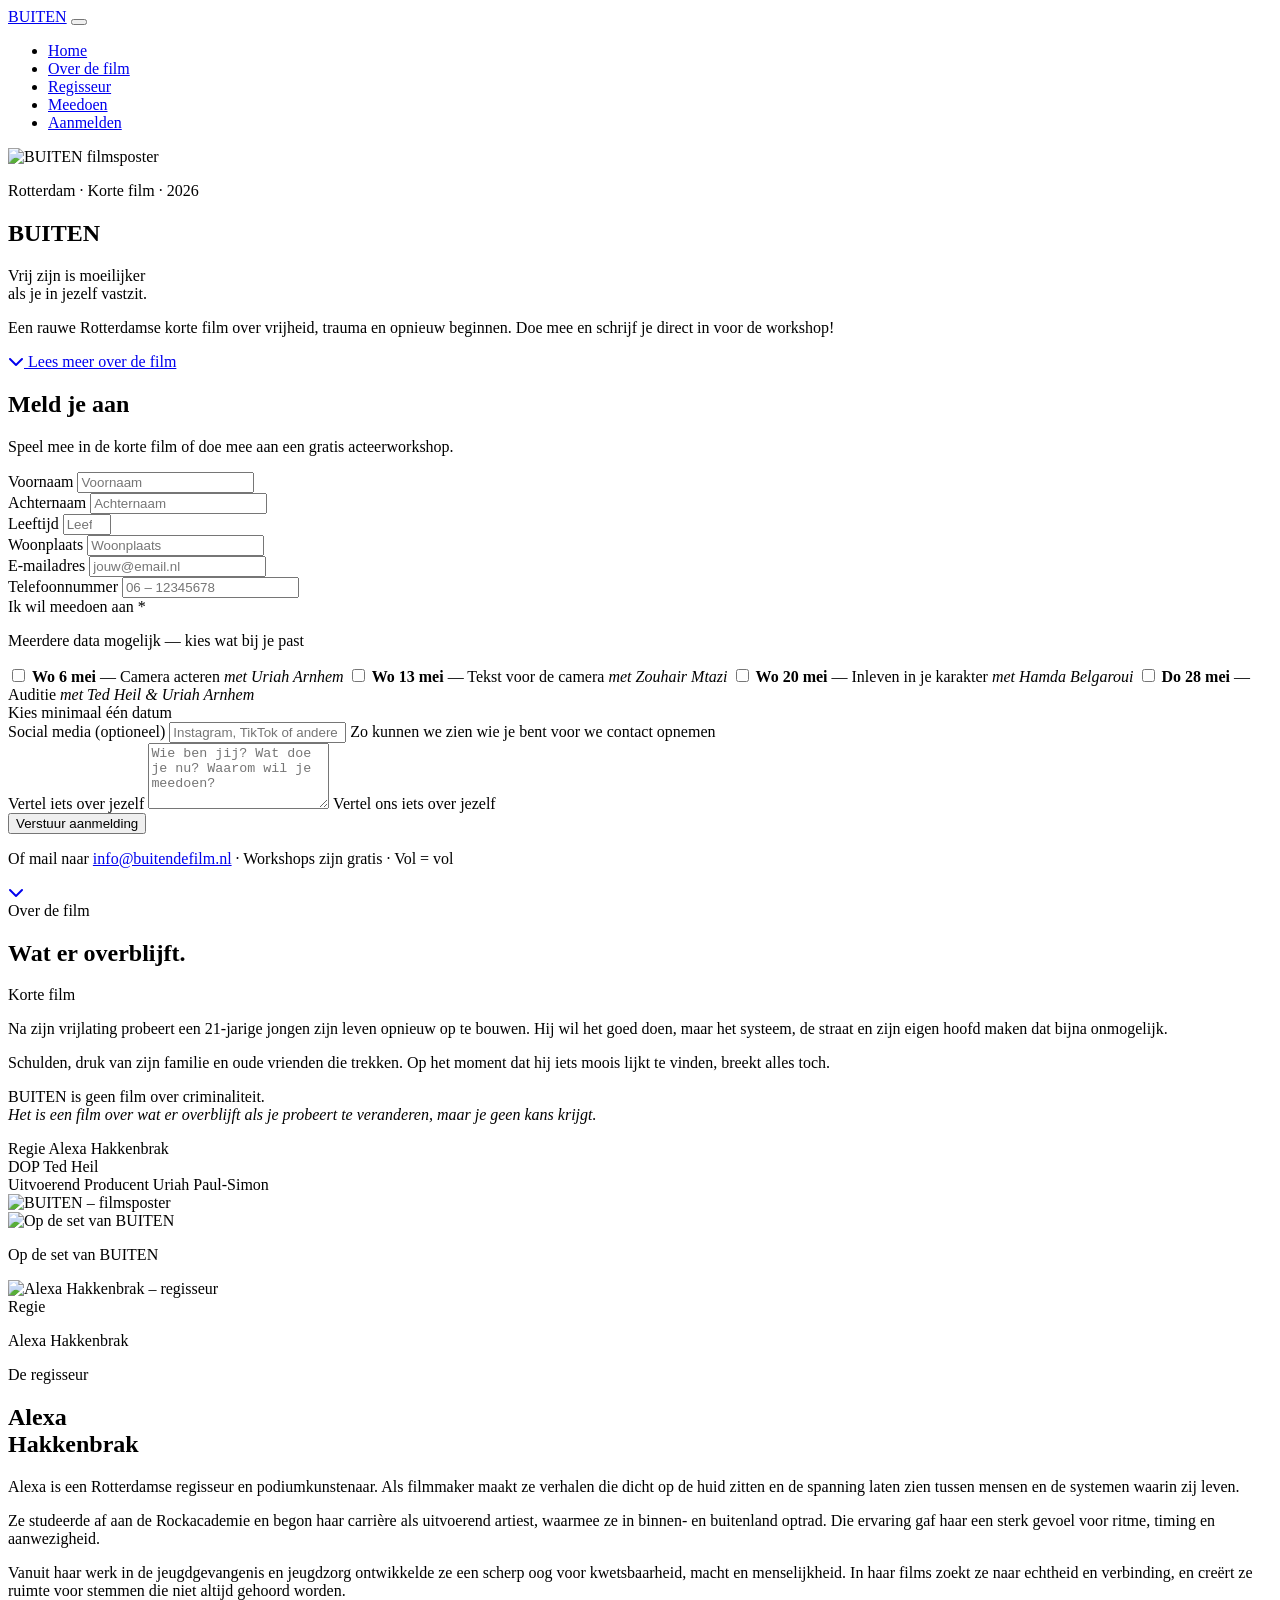
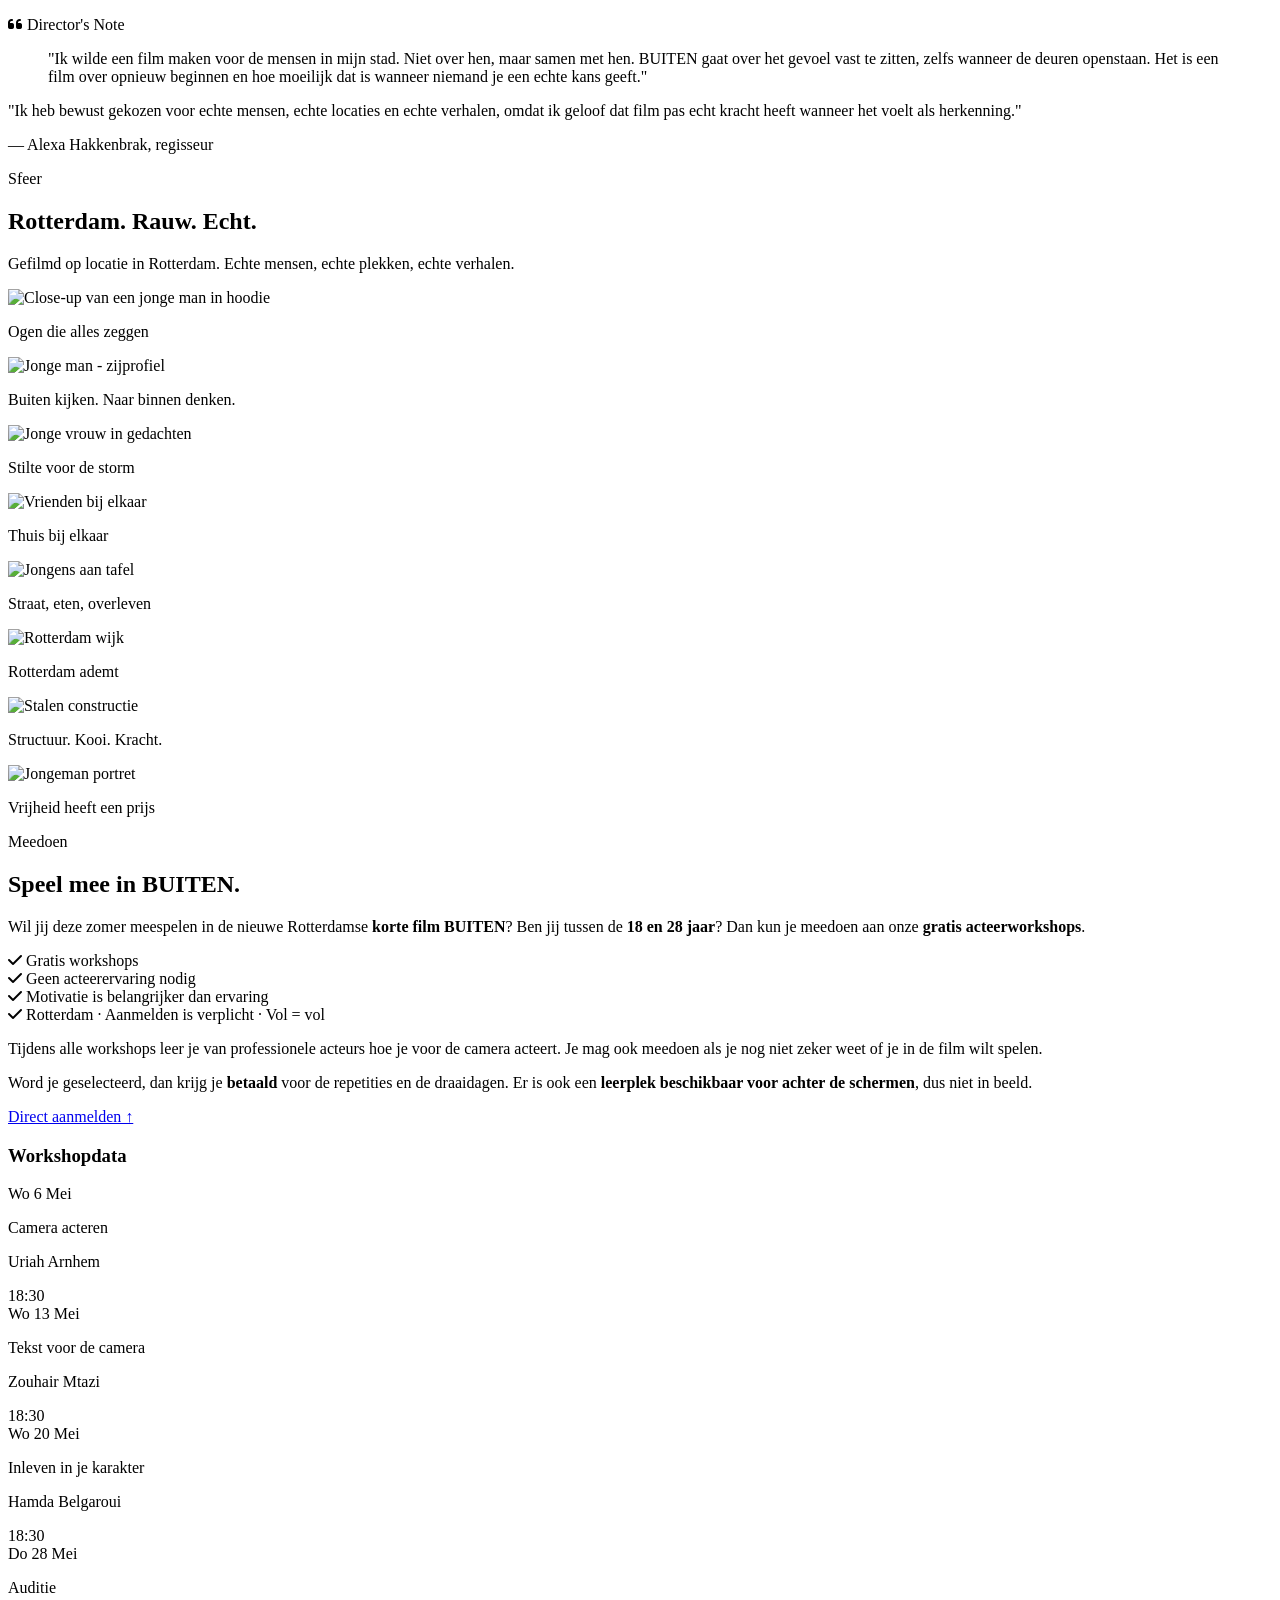
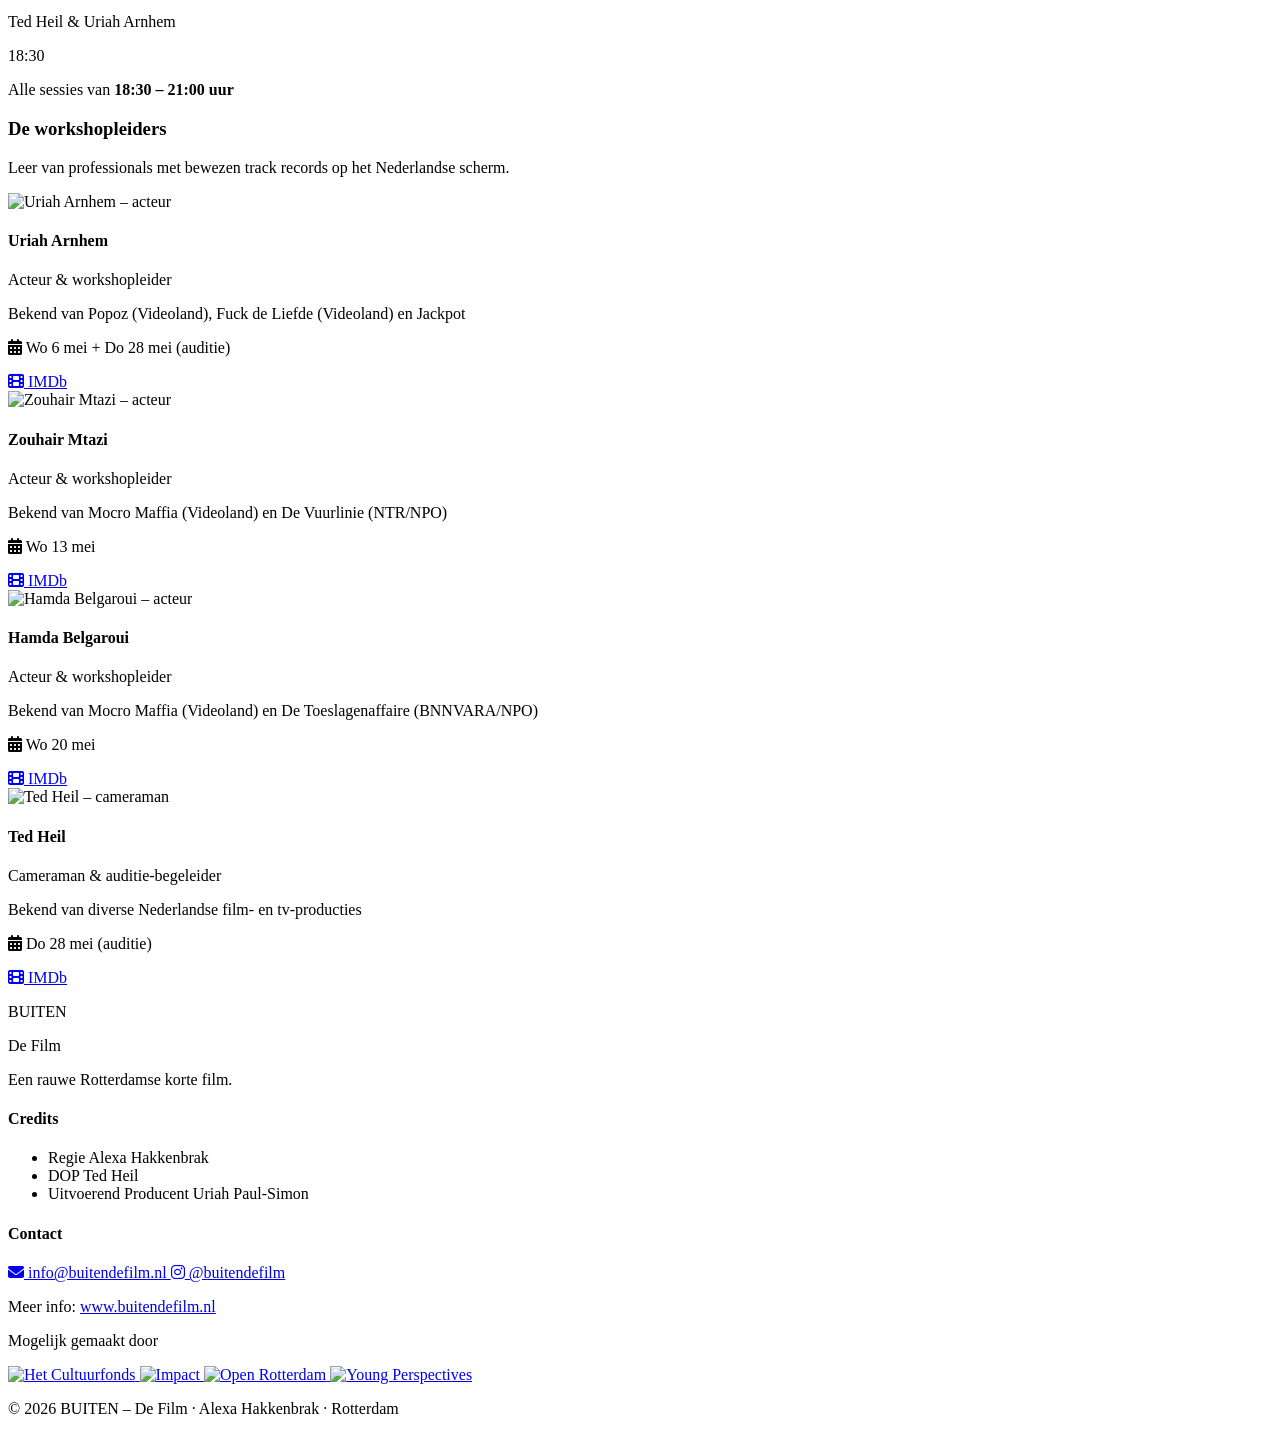
==== index.html @ de3dc2b6 "Add files via upload" ====
<!DOCTYPE html>
<html lang="nl">
<head>
  <meta charset="UTF-8" />
  <meta name="viewport" content="width=device-width, initial-scale=1.0" />
  <meta name="description" content="BUITEN – De nieuwe Rotterdamse korte film van Alexa Hakkenbrak. Een rauwe korte film over vrijheid, trauma en opnieuw beginnen. Meld je aan voor de gratis acteerworkshops." />
  <title>BUITEN – De Film van Alexa Hakkenbrak</title>

  <!-- Fonts -->
  <link rel="preconnect" href="https://fonts.googleapis.com" />
  <link rel="preconnect" href="https://fonts.gstatic.com" crossorigin />
  <link href="https://fonts.googleapis.com/css2?family=Bebas+Neue&display=swap" rel="stylesheet" />

  <!-- Icons -->
  <link rel="stylesheet" href="https://cdn.jsdelivr.net/npm/@fortawesome/fontawesome-free@6.4.0/css/all.min.css" />

  <!-- CSS -->
  <link rel="stylesheet" href="css/style.css" />
</head>
<body>

  <!-- ═══════════════════════════════════════
       NAVIGATIE
  ═══════════════════════════════════════ -->
  <nav class="nav" id="nav">
    <div class="nav__inner">
      <a href="#home" class="nav__logo">BUITEN</a>
      <button class="nav__toggle" id="navToggle" aria-label="Menu openen">
        <span></span><span></span><span></span>
      </button>
      <ul class="nav__menu" id="navMenu">
        <li><a href="#home" class="nav__link">Home</a></li>
        <li><a href="#film" class="nav__link">Over de film</a></li>
        <li><a href="#regisseur" class="nav__link">Regisseur</a></li>
        <li><a href="#workshops" class="nav__link">Meedoen</a></li>
        <li><a href="#home" class="nav__link nav__link--accent">Aanmelden</a></li>
      </ul>
    </div>
  </nav>

  <!-- ═══════════════════════════════════════
       HERO — met inline formulier
  ═══════════════════════════════════════ -->
  <section class="hero" id="home">
    <div class="hero__bg">
      <img src="images/poster.jpg" alt="BUITEN filmsposter" class="hero__poster" />
      <div class="hero__overlay"></div>
    </div>

    <div class="hero__inner fade-in">

      <!-- Links: filminfo -->
      <div class="hero__left">
        <p class="hero__label">Rotterdam · Korte film · 2026</p>
        <h1 class="hero__title">BUITEN</h1>
        <div class="hero__title-line"></div>
        <p class="hero__tagline">
          Vrij zijn is moeilijker<br/>als je in jezelf vastzit.
        </p>
        <p class="hero__desc">
          Een rauwe Rotterdamse korte film over vrijheid, trauma en opnieuw beginnen.
          Doe mee en schrijf je direct in voor de workshop!
        </p>
        <div class="hero__scroll-hint">
          <a href="#film" class="hero__scroll-link">
            <i class="fa-solid fa-chevron-down"></i>
            Lees meer over de film
          </a>
        </div>
      </div>

      <!-- Rechts: inline formulier -->
      <div class="hero__right">
        <div class="hero__form-box">
          <h2 class="hero__form-title">Meld je aan</h2>
          <p class="hero__form-sub">Speel mee in de korte film of doe mee aan een gratis acteerworkshop.</p>

          <form class="form form--hero" id="signupForm" novalidate>

            <div class="form__row">
              <div class="form__group">
                <label for="naam" class="form__label">Voornaam</label>
                <input type="text" id="naam" name="naam" class="form__input" placeholder="Voornaam" required />
              </div>
              <div class="form__group">
                <label for="achternaam" class="form__label">Achternaam</label>
                <input type="text" id="achternaam" name="achternaam" class="form__input" placeholder="Achternaam" required />
              </div>
            </div>

            <div class="form__row">
              <div class="form__group">
                <label for="leeftijd" class="form__label">Leeftijd</label>
                <input type="number" id="leeftijd" name="leeftijd" class="form__input" placeholder="Leeftijd" min="16" max="50" required />
              </div>
              <div class="form__group">
                <label for="woonplaats" class="form__label">Woonplaats</label>
                <input type="text" id="woonplaats" name="woonplaats" class="form__input" placeholder="Woonplaats" required />
              </div>
            </div>

            <div class="form__group">
              <label for="email" class="form__label">E-mailadres</label>
              <input type="email" id="email" name="email" class="form__input" placeholder="jouw@email.nl" required />
            </div>

            <div class="form__group">
              <label for="telefoon" class="form__label">Telefoonnummer</label>
              <input type="tel" id="telefoon" name="telefoon" class="form__input" placeholder="06 – 12345678" required />
            </div>

            <div class="form__group" id="datumCheckGroup">
              <label class="form__label">Ik wil meedoen aan <span style="color:var(--clr-accent)">*</span></label>
              <p class="form__check-hint">Meerdere data mogelijk — kies wat bij je past</p>
              <div class="form__checks">
                <label class="form__check">
                  <input type="checkbox" name="datum_6mei" value="Wo 6 mei – Camera acteren (Uriah Arnhem)" class="form__checkbox" />
                  <span class="form__check-box"></span>
                  <span class="form__check-label">
                    <strong>Wo 6 mei</strong> — Camera acteren
                    <em>met Uriah Arnhem</em>
                  </span>
                </label>
                <label class="form__check">
                  <input type="checkbox" name="datum_13mei" value="Wo 13 mei – Tekst voor de camera (Zouhair Mtazi)" class="form__checkbox" />
                  <span class="form__check-box"></span>
                  <span class="form__check-label">
                    <strong>Wo 13 mei</strong> — Tekst voor de camera
                    <em>met Zouhair Mtazi</em>
                  </span>
                </label>
                <label class="form__check">
                  <input type="checkbox" name="datum_20mei" value="Wo 20 mei – Inleven in je karakter (Hamda Belgaroui)" class="form__checkbox" />
                  <span class="form__check-box"></span>
                  <span class="form__check-label">
                    <strong>Wo 20 mei</strong> — Inleven in je karakter
                    <em>met Hamda Belgaroui</em>
                  </span>
                </label>
                <label class="form__check">
                  <input type="checkbox" name="datum_28mei" value="Do 28 mei – Auditie (Ted Heil &amp; Uriah Arnhem)" class="form__checkbox" />
                  <span class="form__check-box"></span>
                  <span class="form__check-label">
                    <strong>Do 28 mei</strong> — Auditie
                    <em>met Ted Heil &amp; Uriah Arnhem</em>
                  </span>
                </label>
              </div>
              <span class="form__error-msg" id="datumError">Kies minimaal één datum</span>
            </div>

            <div class="form__group">
              <label for="socialmedia" class="form__label">Social media <span class="form__label-opt">(optioneel)</span></label>
              <input type="text" id="socialmedia" name="socialmedia" class="form__input" placeholder="Instagram, TikTok of andere link — @gebruikersnaam of URL" />
              <span class="form__label-hint">Zo kunnen we zien wie je bent voor we contact opnemen</span>
            </div>

            <div class="form__group">
              <label for="bio" class="form__label">Vertel iets over jezelf</label>
              <textarea id="bio" name="bio" class="form__textarea" rows="4" placeholder="Wie ben jij? Wat doe je nu? Waarom wil je meedoen?" required></textarea>
              <span class="form__error-msg">Vertel ons iets over jezelf</span>
            </div>

            <button type="submit" class="btn btn--primary btn--full" id="submitBtn">
              <span class="btn__text">Verstuur aanmelding</span>
              <span class="btn__loading" style="display:none"><i class="fa-solid fa-spinner fa-spin"></i> Bezig…</span>
            </button>

            <p class="form__footnote">
              Of mail naar <a href="mailto:info@buitendefilm.nl">info@buitendefilm.nl</a>
              · Workshops zijn gratis · Vol = vol
            </p>

          </form>

          <!-- Succes bericht -->
          <div class="form__success" id="formSuccess" style="display:none">
            <i class="fa-solid fa-circle-check form__success-icon"></i>
            <h3 class="form__success-title">Aanmelding ontvangen!</h3>
            <p class="form__success-text">
              Tof dat je je hebt aangemeld voor BUITEN.<br/>
              We nemen snel contact met je op.
            </p>
          </div>

        </div>
      </div>

    </div>

    <a href="#film" class="hero__scroll-arrow" aria-label="Scroll naar beneden">
      <i class="fa-solid fa-chevron-down"></i>
    </a>
  </section>

  <!-- ═══════════════════════════════════════
       OVER DE FILM
  ═══════════════════════════════════════ -->
  <section class="film" id="film">
    <div class="container">
      <div class="film__grid">

        <div class="film__text reveal">
          <span class="section-label">Over de film</span>
          <h2 class="section-title">Wat er overblijft.</h2>
          <span class="film__format-tag">Korte film</span>
          <p class="film__synopsis">
            Na zijn vrijlating probeert een 21-jarige jongen zijn leven opnieuw op te bouwen.
            Hij wil het goed doen, maar het systeem, de straat en zijn eigen hoofd maken dat bijna onmogelijk.
          </p>
          <p class="film__body">
            Schulden, druk van zijn familie en oude vrienden die trekken. Op het moment dat hij iets moois lijkt te vinden, breekt alles toch.
          </p>
          <p class="film__statement">
            BUITEN is geen film over criminaliteit.<br/>
            <em>Het is een film over wat er overblijft als je probeert te veranderen, maar je geen kans krijgt.</em>
          </p>

          <div class="film__credits">
            <div class="film__credit-item">
              <span class="film__credit-label">Regie</span>
              <span class="film__credit-value">Alexa Hakkenbrak</span>
            </div>
            <div class="film__credit-item">
              <span class="film__credit-label">DOP</span>
              <span class="film__credit-value">Ted Heil</span>
            </div>
            <div class="film__credit-item">
              <span class="film__credit-label">Uitvoerend Producent</span>
              <span class="film__credit-value">Uriah Paul-Simon</span>
            </div>
          </div>
        </div>

        <div class="film__visual reveal reveal--delay">
          <div class="film__poster-wrap">
            <img src="images/poster.jpg" alt="BUITEN – filmsposter" class="film__poster-img" />
            <div class="film__poster-glow"></div>
          </div>
          <!-- Set foto -->
          <div class="film__set-wrap">
            <img src="images/set-foto.jpg" alt="Op de set van BUITEN" class="film__set-img" />
            <p class="film__set-caption">Op de set van BUITEN</p>
          </div>
        </div>

      </div>
    </div>
  </section>

  <!-- ═══════════════════════════════════════
       ALEXA HAKKENBRAK – Regisseur
  ═══════════════════════════════════════ -->
  <section class="alexa" id="regisseur">
    <div class="container">
      <div class="alexa__grid">

        <div class="alexa__photo-col reveal">
          <div class="alexa__photo-wrap">
            <img src="images/alexa-hakkenbrak.jpg" alt="Alexa Hakkenbrak – regisseur" class="alexa__photo" />
            <div class="alexa__photo-overlay"></div>
          </div>
          <div class="alexa__photo-credit">
            <span class="section-label" style="margin:0;">Regie</span>
            <p class="alexa__photo-name">Alexa Hakkenbrak</p>
          </div>
        </div>

        <div class="alexa__text reveal reveal--delay">
          <span class="section-label">De regisseur</span>
          <h2 class="section-title">Alexa<br/>Hakkenbrak</h2>

          <p class="alexa__bio">
            Alexa is een Rotterdamse regisseur en podiumkunstenaar. Als filmmaker maakt ze verhalen die dicht op de huid zitten en de spanning laten zien tussen mensen en de systemen waarin zij leven.
          </p>
          <p class="alexa__bio">
            Ze studeerde af aan de Rockacademie en begon haar carrière als uitvoerend artiest, waarmee ze in binnen- en buitenland optrad. Die ervaring gaf haar een sterk gevoel voor ritme, timing en aanwezigheid.
          </p>
          <p class="alexa__bio">
            Vanuit haar werk in de jeugdgevangenis en jeugdzorg ontwikkelde ze een scherp oog voor kwetsbaarheid, macht en menselijkheid. In haar films zoekt ze naar echtheid en verbinding, en creërt ze ruimte voor stemmen die niet altijd gehoord worden.
          </p>

          <div class="alexa__note">
            <div class="alexa__note-header">
              <i class="fa-solid fa-quote-left"></i>
              <span>Director's Note</span>
            </div>
            <blockquote class="alexa__quote">
              "Ik wilde een film maken voor de mensen in mijn stad. Niet over hen, maar samen met hen. BUITEN gaat over het gevoel vast te zitten, zelfs wanneer de deuren openstaan. Het is een film over opnieuw beginnen en hoe moeilijk dat is wanneer niemand je een echte kans geeft."
            </blockquote>
            <p class="alexa__quote-cont">
              "Ik heb bewust gekozen voor echte mensen, echte locaties en echte verhalen, omdat ik geloof dat film pas echt kracht heeft wanneer het voelt als herkenning."
            </p>
            <p class="alexa__quote-attr">— Alexa Hakkenbrak, regisseur</p>
          </div>
        </div>

      </div>
    </div>
  </section>

  <!-- ═══════════════════════════════════════
       VISUELE SFEER / STILLS (echte foto's)
  ═══════════════════════════════════════ -->
  <section class="stills" id="stills">
    <div class="container">
      <div class="stills__header reveal">
        <span class="section-label">Sfeer</span>
        <h2 class="section-title">Rotterdam. Rauw. Echt.</h2>
        <p class="stills__subtext">Gefilmd op locatie in Rotterdam. Echte mensen, echte plekken, echte verhalen.</p>
      </div>

      <div class="stills__grid">

        <div class="polaroid polaroid--1 reveal">
          <div class="polaroid__frame">
            <img src="images/still4.jpg" alt="Close-up van een jonge man in hoodie" class="polaroid__photo" />
            <p class="polaroid__caption">Ogen die alles zeggen</p>
          </div>
        </div>

        <div class="polaroid polaroid--2 reveal reveal--delay">
          <div class="polaroid__frame">
            <img src="images/still5.jpg" alt="Jonge man - zijprofiel" class="polaroid__photo" />
            <p class="polaroid__caption">Buiten kijken. Naar binnen denken.</p>
          </div>
        </div>

        <div class="polaroid polaroid--3 reveal reveal--delay2">
          <div class="polaroid__frame">
            <img src="images/still3.jpg" alt="Jonge vrouw in gedachten" class="polaroid__photo" />
            <p class="polaroid__caption">Stilte voor de storm</p>
          </div>
        </div>

        <div class="polaroid polaroid--4 reveal reveal--delay">
          <div class="polaroid__frame">
            <img src="images/still1.jpg" alt="Vrienden bij elkaar" class="polaroid__photo" />
            <p class="polaroid__caption">Thuis bij elkaar</p>
          </div>
        </div>

        <div class="polaroid polaroid--5 reveal reveal--delay2">
          <div class="polaroid__frame">
            <img src="images/still2.jpg" alt="Jongens aan tafel" class="polaroid__photo" />
            <p class="polaroid__caption">Straat, eten, overleven</p>
          </div>
        </div>

        <div class="polaroid polaroid--6 reveal">
          <div class="polaroid__frame">
            <img src="images/still7.jpg" alt="Rotterdam wijk" class="polaroid__photo" />
            <p class="polaroid__caption">Rotterdam ademt</p>
          </div>
        </div>

        <div class="polaroid polaroid--7 reveal reveal--delay">
          <div class="polaroid__frame">
            <img src="images/still6.jpg" alt="Stalen constructie" class="polaroid__photo" />
            <p class="polaroid__caption">Structuur. Kooi. Kracht.</p>
          </div>
        </div>

        <div class="polaroid polaroid--8 reveal reveal--delay2">
          <div class="polaroid__frame">
            <img src="images/still9.jpg" alt="Jongeman portret" class="polaroid__photo" />
            <p class="polaroid__caption">Vrijheid heeft een prijs</p>
          </div>
        </div>

      </div>
    </div>
  </section>

  <!-- ═══════════════════════════════════════
       WORKSHOPS / CASTING
  ═══════════════════════════════════════ -->
  <section class="workshops" id="workshops">
    <div class="workshops__bg-accent"></div>
    <div class="container">

      <div class="workshops__header reveal">
        <span class="section-label">Meedoen</span>
        <h2 class="section-title">Speel mee in BUITEN.</h2>
        <p class="workshops__intro">
          Wil jij deze zomer meespelen in de nieuwe Rotterdamse <strong>korte film</strong> <strong>BUITEN</strong>?
          Ben jij tussen de <strong>18 en 28 jaar</strong>? Dan kun je meedoen aan onze <strong>gratis acteerworkshops</strong>.
        </p>
      </div>

      <div class="workshops__content">

        <div class="workshops__info reveal">
          <div class="workshops__bullets">
            <div class="workshops__bullet">
              <i class="fa-solid fa-check"></i>
              <span>Gratis workshops</span>
            </div>
            <div class="workshops__bullet">
              <i class="fa-solid fa-check"></i>
              <span>Geen acteerervaring nodig</span>
            </div>
            <div class="workshops__bullet">
              <i class="fa-solid fa-check"></i>
              <span>Motivatie is belangrijker dan ervaring</span>
            </div>
            <div class="workshops__bullet">
              <i class="fa-solid fa-check"></i>
              <span>Rotterdam · Aanmelden is verplicht · Vol = vol</span>
            </div>
          </div>

          <div class="workshops__note">
            <p>
              Tijdens alle workshops leer je van professionele acteurs hoe je voor de camera acteert.
              Je mag ook meedoen als je nog niet zeker weet of je in de film wilt spelen.
            </p>
            <p style="margin-top:0.8rem;">
              Word je geselecteerd, dan krijg je <strong>betaald</strong> voor de repetities en de draaidagen.
              Er is ook een <strong>leerplek beschikbaar voor achter de schermen</strong>, dus niet in beeld.
            </p>
          </div>

          <a href="#home" class="btn btn--primary workshops__cta">Direct aanmelden ↑</a>
        </div>

        <div class="workshops__schedule reveal reveal--delay">
          <h3 class="workshops__schedule-title">Workshopdata</h3>

          <div class="schedule">
            <div class="schedule__item">
              <div class="schedule__date">
                <span class="schedule__day">Wo</span>
                <span class="schedule__num">6</span>
                <span class="schedule__month">Mei</span>
              </div>
              <div class="schedule__info">
                <p class="schedule__workshop">Camera acteren</p>
                <p class="schedule__teacher">Uriah Arnhem</p>
              </div>
              <span class="schedule__time">18:30</span>
            </div>

            <div class="schedule__item">
              <div class="schedule__date">
                <span class="schedule__day">Wo</span>
                <span class="schedule__num">13</span>
                <span class="schedule__month">Mei</span>
              </div>
              <div class="schedule__info">
                <p class="schedule__workshop">Tekst voor de camera</p>
                <p class="schedule__teacher">Zouhair Mtazi</p>
              </div>
              <span class="schedule__time">18:30</span>
            </div>

            <div class="schedule__item">
              <div class="schedule__date">
                <span class="schedule__day">Wo</span>
                <span class="schedule__num">20</span>
                <span class="schedule__month">Mei</span>
              </div>
              <div class="schedule__info">
                <p class="schedule__workshop">Inleven in je karakter</p>
                <p class="schedule__teacher">Hamda Belgaroui</p>
              </div>
              <span class="schedule__time">18:30</span>
            </div>

            <div class="schedule__item schedule__item--accent">
              <div class="schedule__date">
                <span class="schedule__day">Do</span>
                <span class="schedule__num">28</span>
                <span class="schedule__month">Mei</span>
              </div>
              <div class="schedule__info">
                <p class="schedule__workshop">Auditie</p>
                <p class="schedule__teacher">Ted Heil &amp; Uriah Arnhem</p>
              </div>
              <span class="schedule__time">18:30</span>
            </div>
          </div>

          <p class="schedule__footer">Alle sessies van <strong>18:30 – 21:00 uur</strong></p>
        </div>

      </div>

      <!-- ─── Docenten kaarten ──────────────────── -->
      <div class="docenten reveal">
        <h3 class="docenten__title">De workshopleiders</h3>
        <p class="docenten__sub">Leer van professionals met bewezen track records op het Nederlandse scherm.</p>

        <div class="docenten__grid">

          <div class="docent reveal">
            <div class="docent__photo-wrap">
              <img src="images/uriah-arnhem.jpg" alt="Uriah Arnhem – acteur" class="docent__photo" />
            </div>
            <div class="docent__info">
              <h4 class="docent__name">Uriah Arnhem</h4>
              <p class="docent__role">Acteur &amp; workshopleider</p>
              <p class="docent__known">Bekend van <span>Popoz</span> (Videoland), <span>Fuck de Liefde</span> (Videoland) en <span>Jackpot</span></p>
              <p class="docent__date"><i class="fa-solid fa-calendar-days"></i> Wo 6 mei + Do 28 mei (auditie)</p>
              <div class="docent__socials">
                <a href="https://www.imdb.com/name/nm4005380/" target="_blank" rel="noopener" class="docent__social" aria-label="IMDb Uriah Arnhem"><i class="fa-solid fa-film"></i> IMDb</a>
              </div>
            </div>
          </div>

          <div class="docent reveal reveal--delay">
            <div class="docent__photo-wrap">
              <img src="images/zouhair-mtazi.jpg" alt="Zouhair Mtazi – acteur" class="docent__photo" />
            </div>
            <div class="docent__info">
              <h4 class="docent__name">Zouhair Mtazi</h4>
              <p class="docent__role">Acteur &amp; workshopleider</p>
              <p class="docent__known">Bekend van <span>Mocro Maffia</span> (Videoland) en <span>De Vuurlinie</span> (NTR/NPO)</p>
              <p class="docent__date"><i class="fa-solid fa-calendar-days"></i> Wo 13 mei</p>
              <div class="docent__socials">
                <a href="https://www.imdb.com/name/nm5783226/" target="_blank" rel="noopener" class="docent__social" aria-label="IMDb Zouhair Mtazi"><i class="fa-solid fa-film"></i> IMDb</a>
              </div>
            </div>
          </div>

          <div class="docent reveal reveal--delay2">
            <div class="docent__photo-wrap">
              <img src="images/hamda-belgaroui.jpg" alt="Hamda Belgaroui – acteur" class="docent__photo" />
            </div>
            <div class="docent__info">
              <h4 class="docent__name">Hamda Belgaroui</h4>
              <p class="docent__role">Acteur &amp; workshopleider</p>
              <p class="docent__known">Bekend van <span>Mocro Maffia</span> (Videoland) en <span>De Toeslagenaffaire</span> (BNNVARA/NPO)</p>
              <p class="docent__date"><i class="fa-solid fa-calendar-days"></i> Wo 20 mei</p>
              <div class="docent__socials">
                <a href="https://www.imdb.com/name/nm5294580/" target="_blank" rel="noopener" class="docent__social" aria-label="IMDb Hamda Belgaroui"><i class="fa-solid fa-film"></i> IMDb</a>
              </div>
            </div>
          </div>

          <div class="docent reveal">
            <div class="docent__photo-wrap">
              <img src="images/ted-heil.jpg" alt="Ted Heil – cameraman" class="docent__photo" />
            </div>
            <div class="docent__info">
              <h4 class="docent__name">Ted Heil</h4>
              <p class="docent__role">Cameraman &amp; auditie-begeleider</p>
              <p class="docent__known">Bekend van diverse Nederlandse <span>film- en tv-producties</span></p>
              <p class="docent__date"><i class="fa-solid fa-calendar-days"></i> Do 28 mei (auditie)</p>
              <div class="docent__socials">
                <a href="https://www.imdb.com/name/nm3458732/" target="_blank" rel="noopener" class="docent__social" aria-label="IMDb Ted Heil"><i class="fa-solid fa-film"></i> IMDb</a>
              </div>
            </div>
          </div>

        </div>
      </div>

    </div>
  </section>

  <!-- ═══════════════════════════════════════
       FOOTER
  ═══════════════════════════════════════ -->
  <footer class="footer" id="contact">
    <div class="container">
      <div class="footer__grid">

        <div class="footer__brand">
          <p class="footer__title">BUITEN</p>
          <p class="footer__subtitle">De Film</p>
          <p class="footer__tagline">Een rauwe Rotterdamse korte film.</p>
        </div>

        <div class="footer__credits">
          <h4 class="footer__col-title">Credits</h4>
          <ul class="footer__list">
            <li><span>Regie</span> Alexa Hakkenbrak</li>
            <li><span>DOP</span> Ted Heil</li>
            <li><span>Uitvoerend Producent</span> Uriah Paul-Simon</li>
          </ul>
        </div>

        <div class="footer__contact">
          <h4 class="footer__col-title">Contact</h4>
          <a href="mailto:info@buitendefilm.nl" class="footer__email">
            <i class="fa-solid fa-envelope"></i>
            info@buitendefilm.nl
          </a>
          <a href="https://instagram.com/buitendefilm" class="footer__social" target="_blank" rel="noopener">
            <i class="fa-brands fa-instagram"></i>
            @buitendefilm
          </a>
          <p class="footer__more">Meer info: <a href="https://www.buitendefilm.nl">www.buitendefilm.nl</a></p>
        </div>

      </div>

      <!-- Sponsoren -->
      <div class="footer__sponsors">
        <p class="footer__sponsors-label">Mogelijk gemaakt door</p>
        <div class="footer__sponsors-grid">
          <a href="https://www.cultuurfonds.nl/" target="_blank" rel="noopener" class="footer__sponsor-link">
            <img src="images/logo-cultuurfonds.png" alt="Het Cultuurfonds" class="footer__sponsor-logo" />
          </a>
          <a href="https://www.maakimpact.co/" target="_blank" rel="noopener" class="footer__sponsor-link footer__sponsor-link--impact">
            <img src="images/logo-impact.png" alt="Impact" class="footer__sponsor-logo footer__sponsor-logo--impact" />
          </a>
          <a href="https://openrotterdam.nl/" target="_blank" rel="noopener" class="footer__sponsor-link">
            <img src="images/logo-3.png" alt="Open Rotterdam" class="footer__sponsor-logo" />
          </a>
          <a href="https://youngperspectives.org/" target="_blank" rel="noopener" class="footer__sponsor-link">
            <img src="images/logo-youngperspectives.png" alt="Young Perspectives" class="footer__sponsor-logo" />
          </a>
        </div>
      </div>

      <div class="footer__bottom">
        <p>© 2026 BUITEN – De Film · Alexa Hakkenbrak · Rotterdam</p>
      </div>
    </div>
  </footer>

  <script src="js/main.js"></script>
</body>
</html>
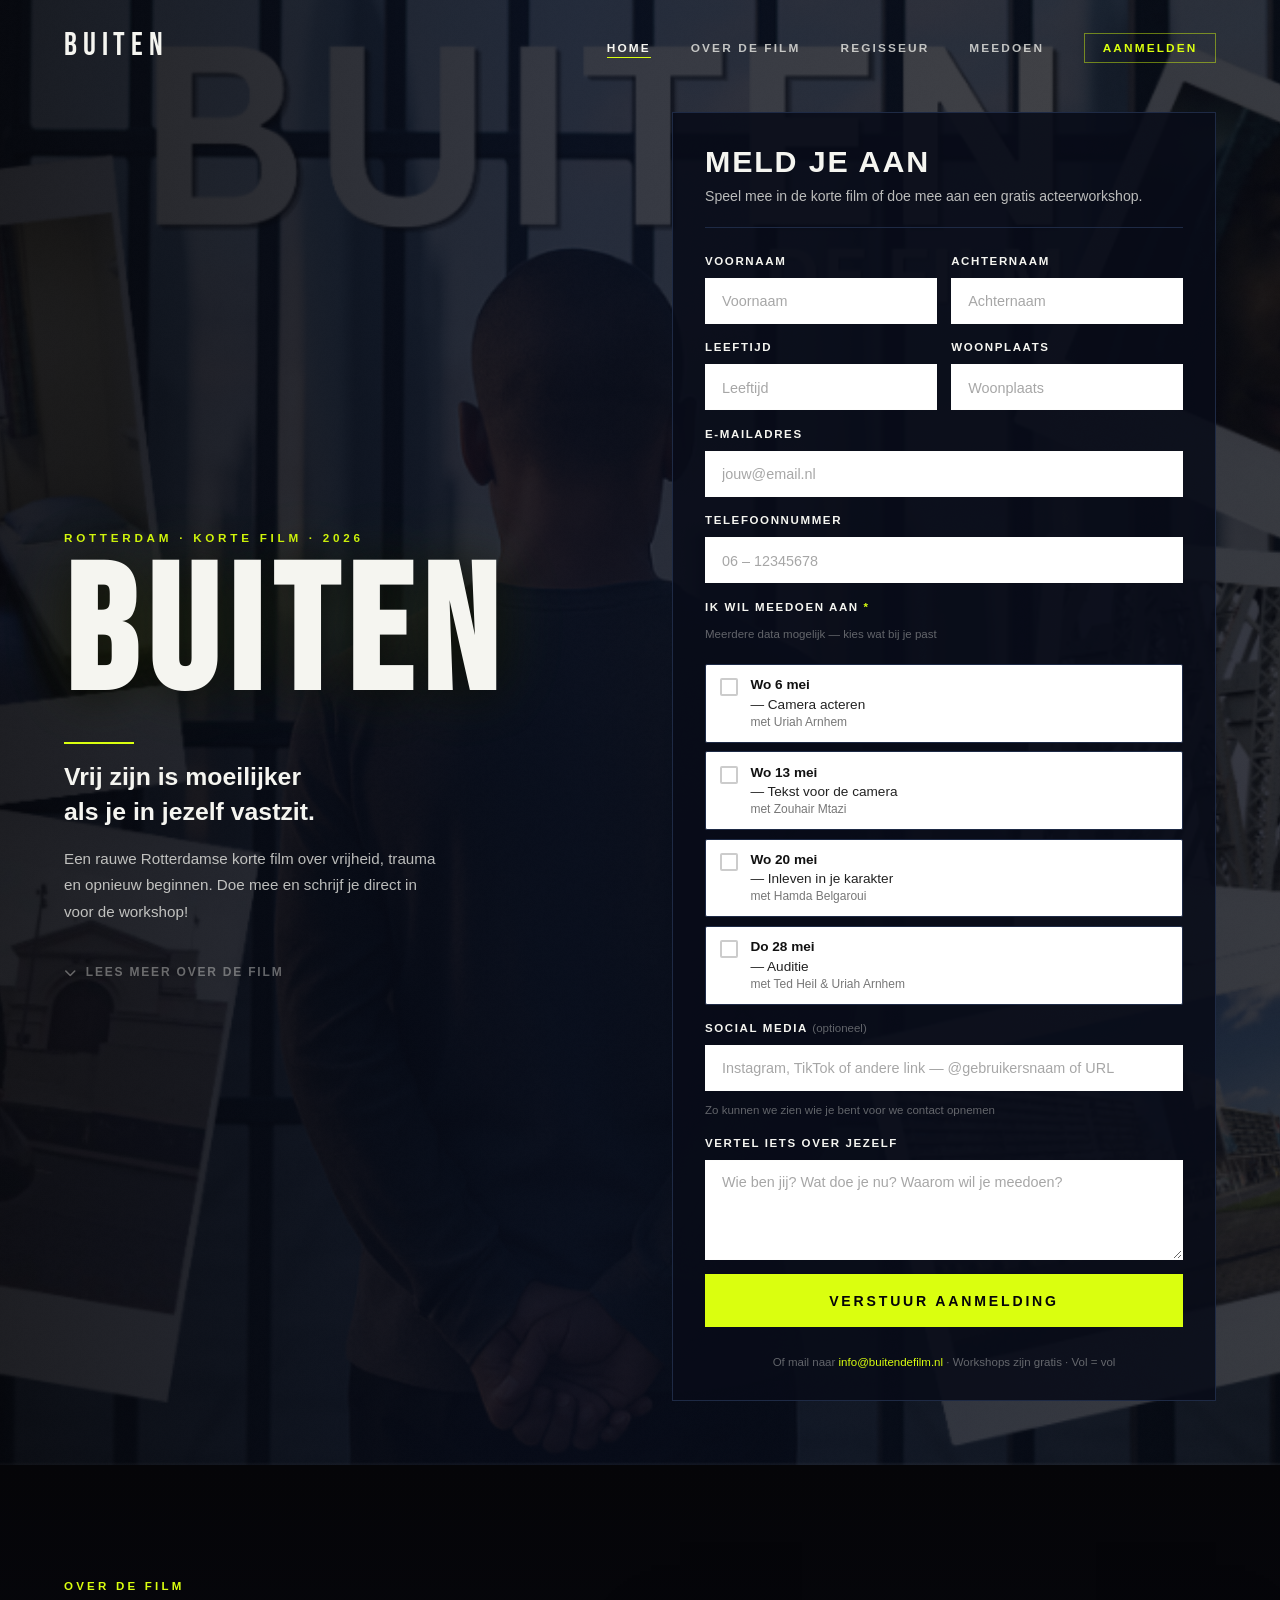
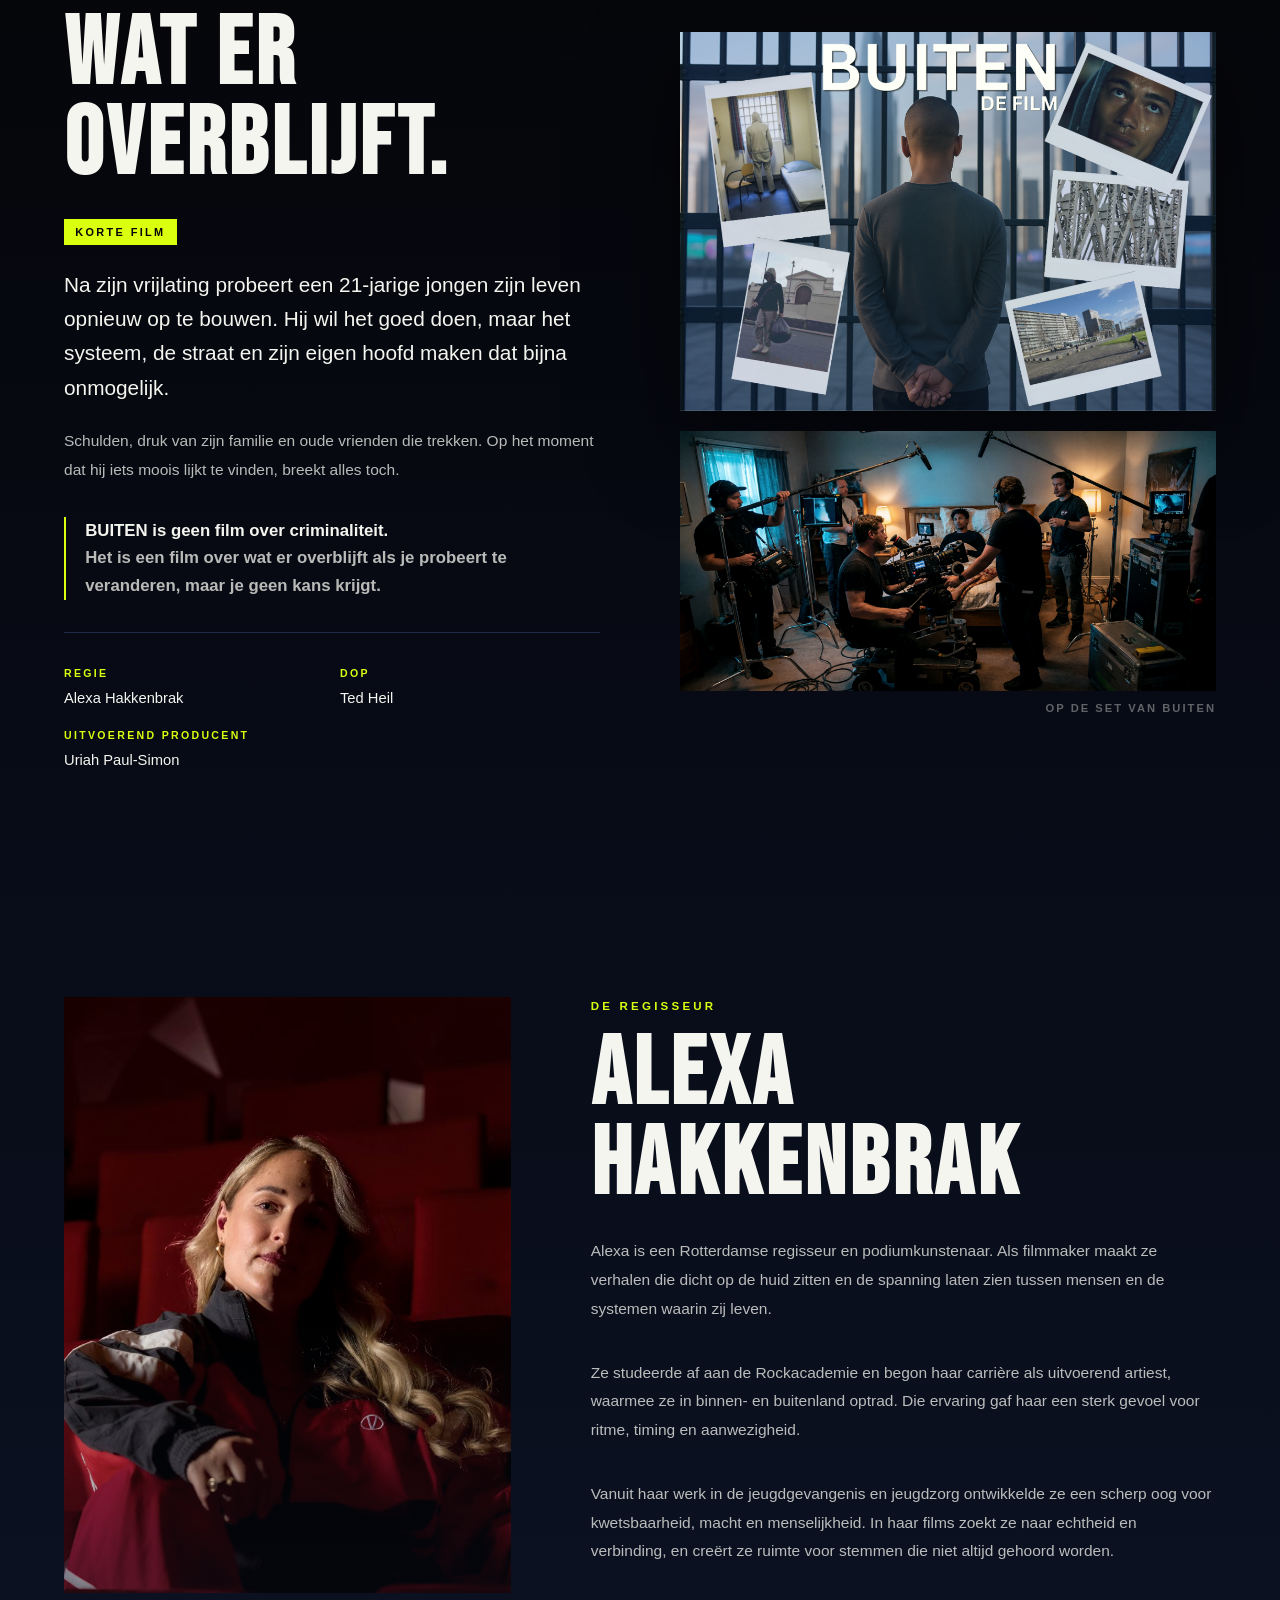
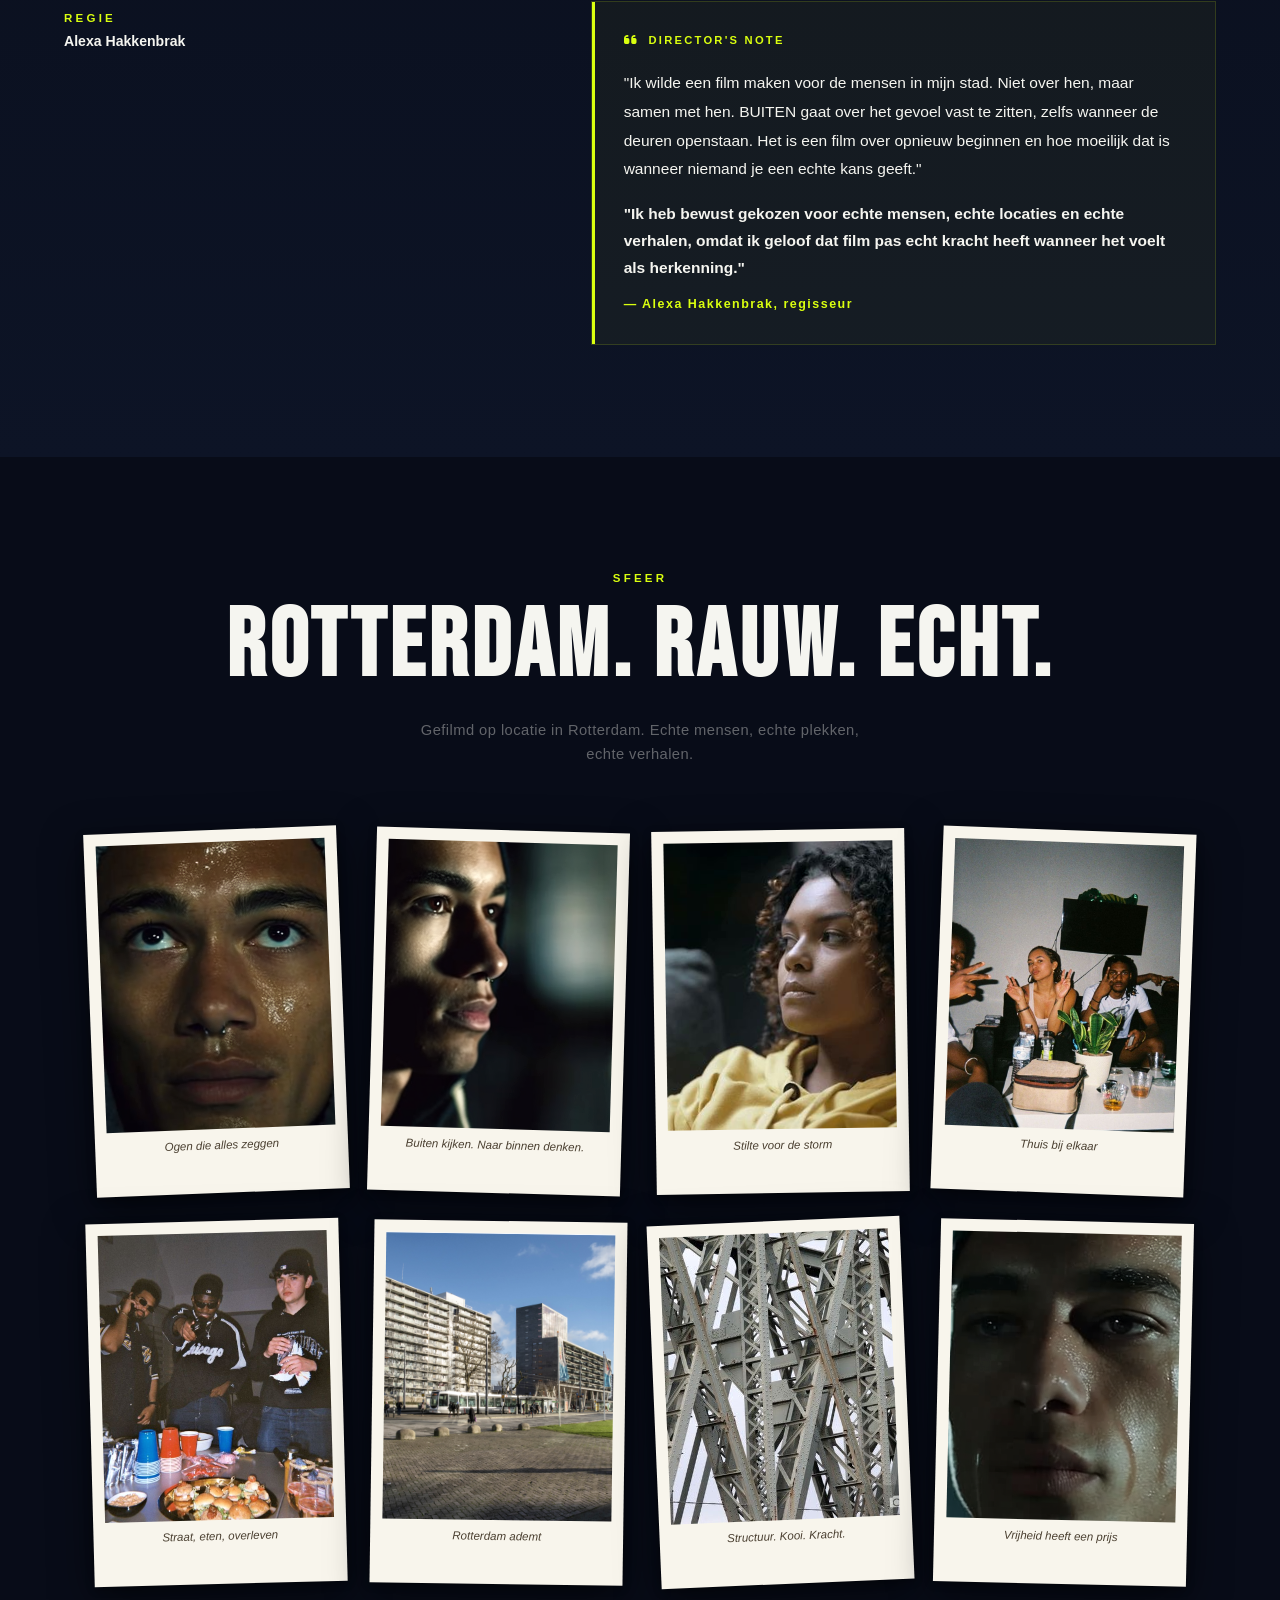
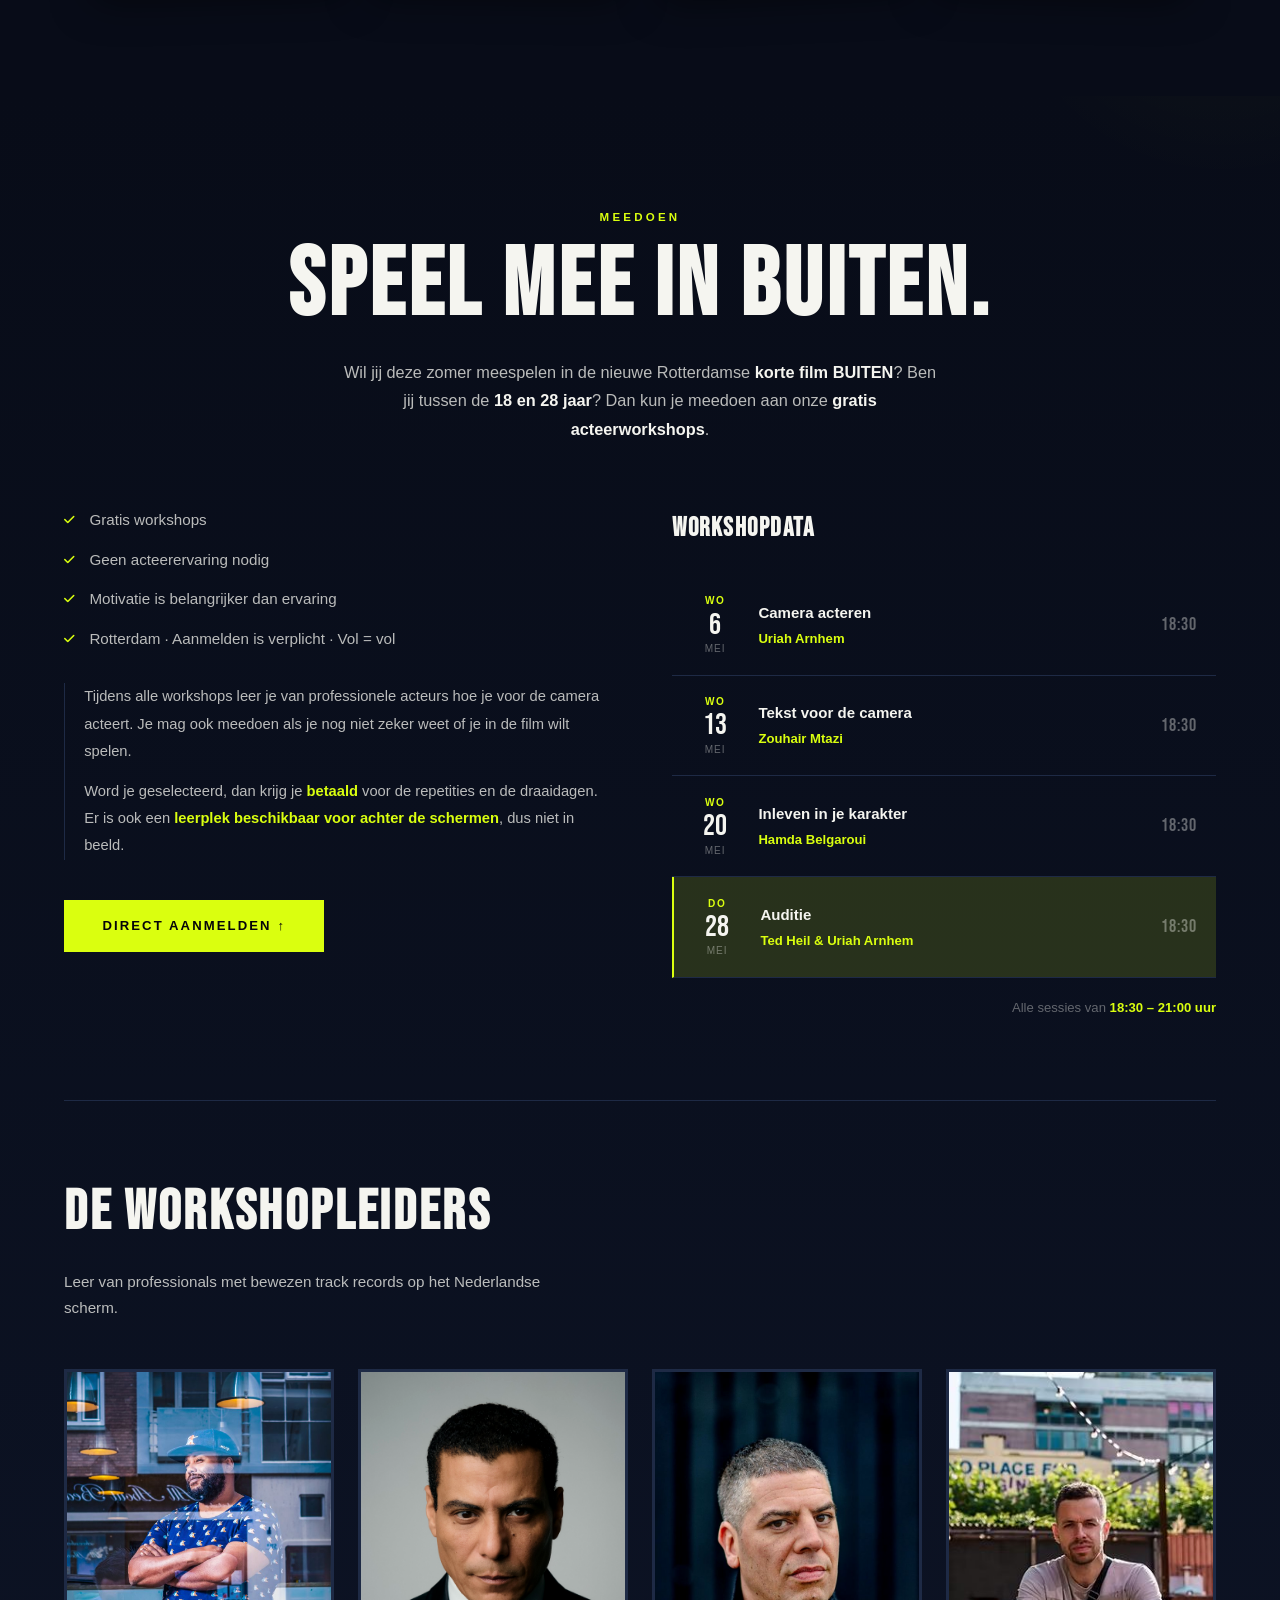
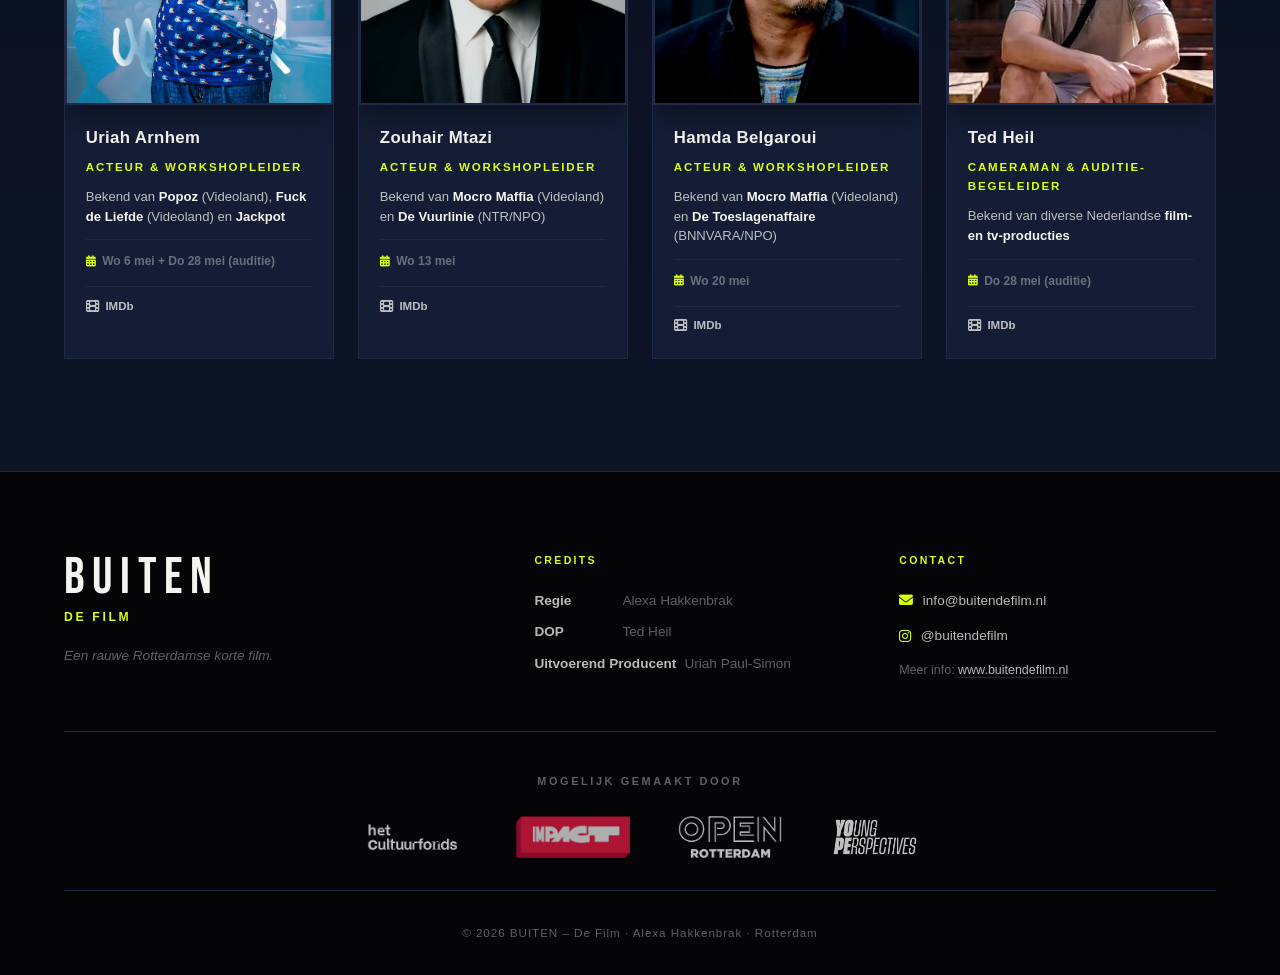
==== commit 5217b7f5: "Pas hoofdpagina paden aan voor Cloudflare" ====
--- a/index.html
+++ b/index.html
@@ -15,7 +15,7 @@
   <link rel="stylesheet" href="https://cdn.jsdelivr.net/npm/@fortawesome/fontawesome-free@6.4.0/css/all.min.css" />
 
   <!-- CSS -->
-  <link rel="stylesheet" href="css/style.css" />
+  <link rel="stylesheet" href="style.css" />
 </head>
 <body>
 
@@ -43,7 +43,7 @@
   ═══════════════════════════════════════ -->
   <section class="hero" id="home">
     <div class="hero__bg">
-      <img src="images/poster.jpg" alt="BUITEN filmsposter" class="hero__poster" />
+      <img src="poster.jpg" alt="BUITEN filmsposter" class="hero__poster" />
       <div class="hero__overlay"></div>
     </div>
 
@@ -234,12 +234,12 @@
 
         <div class="film__visual reveal reveal--delay">
           <div class="film__poster-wrap">
-            <img src="images/poster.jpg" alt="BUITEN – filmsposter" class="film__poster-img" />
+            <img src="poster.jpg" alt="BUITEN – filmsposter" class="film__poster-img" />
             <div class="film__poster-glow"></div>
           </div>
           <!-- Set foto -->
           <div class="film__set-wrap">
-            <img src="images/set-foto.jpg" alt="Op de set van BUITEN" class="film__set-img" />
+            <img src="set-foto.jpg" alt="Op de set van BUITEN" class="film__set-img" />
             <p class="film__set-caption">Op de set van BUITEN</p>
           </div>
         </div>
@@ -257,7 +257,7 @@
 
         <div class="alexa__photo-col reveal">
           <div class="alexa__photo-wrap">
-            <img src="images/alexa-hakkenbrak.jpg" alt="Alexa Hakkenbrak – regisseur" class="alexa__photo" />
+            <img src="alexa-hakkenbrak.jpg" alt="Alexa Hakkenbrak – regisseur" class="alexa__photo" />
             <div class="alexa__photo-overlay"></div>
           </div>
           <div class="alexa__photo-credit">
@@ -314,56 +314,56 @@
 
         <div class="polaroid polaroid--1 reveal">
           <div class="polaroid__frame">
-            <img src="images/still4.jpg" alt="Close-up van een jonge man in hoodie" class="polaroid__photo" />
+            <img src="still4.jpg" alt="Close-up van een jonge man in hoodie" class="polaroid__photo" />
             <p class="polaroid__caption">Ogen die alles zeggen</p>
           </div>
         </div>
 
         <div class="polaroid polaroid--2 reveal reveal--delay">
           <div class="polaroid__frame">
-            <img src="images/still5.jpg" alt="Jonge man - zijprofiel" class="polaroid__photo" />
+            <img src="still5.jpg" alt="Jonge man - zijprofiel" class="polaroid__photo" />
             <p class="polaroid__caption">Buiten kijken. Naar binnen denken.</p>
           </div>
         </div>
 
         <div class="polaroid polaroid--3 reveal reveal--delay2">
           <div class="polaroid__frame">
-            <img src="images/still3.jpg" alt="Jonge vrouw in gedachten" class="polaroid__photo" />
+            <img src="still3.jpg" alt="Jonge vrouw in gedachten" class="polaroid__photo" />
             <p class="polaroid__caption">Stilte voor de storm</p>
           </div>
         </div>
 
         <div class="polaroid polaroid--4 reveal reveal--delay">
           <div class="polaroid__frame">
-            <img src="images/still1.jpg" alt="Vrienden bij elkaar" class="polaroid__photo" />
+            <img src="still1.jpg" alt="Vrienden bij elkaar" class="polaroid__photo" />
             <p class="polaroid__caption">Thuis bij elkaar</p>
           </div>
         </div>
 
         <div class="polaroid polaroid--5 reveal reveal--delay2">
           <div class="polaroid__frame">
-            <img src="images/still2.jpg" alt="Jongens aan tafel" class="polaroid__photo" />
+            <img src="still2.jpg" alt="Jongens aan tafel" class="polaroid__photo" />
             <p class="polaroid__caption">Straat, eten, overleven</p>
           </div>
         </div>
 
         <div class="polaroid polaroid--6 reveal">
           <div class="polaroid__frame">
-            <img src="images/still7.jpg" alt="Rotterdam wijk" class="polaroid__photo" />
+            <img src="still7.jpg" alt="Rotterdam wijk" class="polaroid__photo" />
             <p class="polaroid__caption">Rotterdam ademt</p>
           </div>
         </div>
 
         <div class="polaroid polaroid--7 reveal reveal--delay">
           <div class="polaroid__frame">
-            <img src="images/still6.jpg" alt="Stalen constructie" class="polaroid__photo" />
+            <img src="still6.jpg" alt="Stalen constructie" class="polaroid__photo" />
             <p class="polaroid__caption">Structuur. Kooi. Kracht.</p>
           </div>
         </div>
 
         <div class="polaroid polaroid--8 reveal reveal--delay2">
           <div class="polaroid__frame">
-            <img src="images/still9.jpg" alt="Jongeman portret" class="polaroid__photo" />
+            <img src="still9.jpg" alt="Jongeman portret" class="polaroid__photo" />
             <p class="polaroid__caption">Vrijheid heeft een prijs</p>
           </div>
         </div>
@@ -495,7 +495,7 @@
 
           <div class="docent reveal">
             <div class="docent__photo-wrap">
-              <img src="images/uriah-arnhem.jpg" alt="Uriah Arnhem – acteur" class="docent__photo" />
+              <img src="uriah-arnhem.jpg" alt="Uriah Arnhem – acteur" class="docent__photo" />
             </div>
             <div class="docent__info">
               <h4 class="docent__name">Uriah Arnhem</h4>
@@ -510,7 +510,7 @@
 
           <div class="docent reveal reveal--delay">
             <div class="docent__photo-wrap">
-              <img src="images/zouhair-mtazi.jpg" alt="Zouhair Mtazi – acteur" class="docent__photo" />
+              <img src="zouhair-mtazi.jpg" alt="Zouhair Mtazi – acteur" class="docent__photo" />
             </div>
             <div class="docent__info">
               <h4 class="docent__name">Zouhair Mtazi</h4>
@@ -525,7 +525,7 @@
 
           <div class="docent reveal reveal--delay2">
             <div class="docent__photo-wrap">
-              <img src="images/hamda-belgaroui.jpg" alt="Hamda Belgaroui – acteur" class="docent__photo" />
+              <img src="hamda-belgaroui.jpg" alt="Hamda Belgaroui – acteur" class="docent__photo" />
             </div>
             <div class="docent__info">
               <h4 class="docent__name">Hamda Belgaroui</h4>
@@ -540,7 +540,7 @@
 
           <div class="docent reveal">
             <div class="docent__photo-wrap">
-              <img src="images/ted-heil.jpg" alt="Ted Heil – cameraman" class="docent__photo" />
+              <img src="ted-heil.jpg" alt="Ted Heil – cameraman" class="docent__photo" />
             </div>
             <div class="docent__info">
               <h4 class="docent__name">Ted Heil</h4>
@@ -601,16 +601,16 @@
         <p class="footer__sponsors-label">Mogelijk gemaakt door</p>
         <div class="footer__sponsors-grid">
           <a href="https://www.cultuurfonds.nl/" target="_blank" rel="noopener" class="footer__sponsor-link">
-            <img src="images/logo-cultuurfonds.png" alt="Het Cultuurfonds" class="footer__sponsor-logo" />
+            <img src="logo-cultuurfonds.png" alt="Het Cultuurfonds" class="footer__sponsor-logo" />
           </a>
           <a href="https://www.maakimpact.co/" target="_blank" rel="noopener" class="footer__sponsor-link footer__sponsor-link--impact">
-            <img src="images/logo-impact.png" alt="Impact" class="footer__sponsor-logo footer__sponsor-logo--impact" />
+            <img src="logo-impact.png" alt="Impact" class="footer__sponsor-logo footer__sponsor-logo--impact" />
           </a>
           <a href="https://openrotterdam.nl/" target="_blank" rel="noopener" class="footer__sponsor-link">
-            <img src="images/logo-3.png" alt="Open Rotterdam" class="footer__sponsor-logo" />
+            <img src="logo-3.png" alt="Open Rotterdam" class="footer__sponsor-logo" />
           </a>
           <a href="https://youngperspectives.org/" target="_blank" rel="noopener" class="footer__sponsor-link">
-            <img src="images/logo-youngperspectives.png" alt="Young Perspectives" class="footer__sponsor-logo" />
+            <img src="logo-youngperspectives.png" alt="Young Perspectives" class="footer__sponsor-logo" />
           </a>
         </div>
       </div>
@@ -621,6 +621,6 @@
     </div>
   </footer>
 
-  <script src="js/main.js"></script>
+  <script src="main.js"></script>
 </body>
 </html>
--- a/style.css
+++ b/style.css
@@ -0,0 +1,1548 @@
+/* ═══════════════════════════════════════════════════════
+   BUITEN – De Film · Stylesheet v2
+   Cinematisch · Minimalistisch · Arthouse
+   Kleurenpalet: Deep Navy / Zwart / Wit / Lime Accent
+═══════════════════════════════════════════════════════ */
+
+/* ─── CSS Custom Properties ─────────────────────────── */
+:root {
+  --clr-black:        #050508;
+  --clr-navy:         #080C18;
+  --clr-navy-mid:     #0D1426;
+  --clr-navy-light:   #141D35;
+  --clr-navy-border:  #1E2A45;
+  --clr-white:        #F5F5F0;
+  --clr-white-dim:    rgba(245, 245, 240, 0.75);
+  --clr-white-faint:  rgba(245, 245, 240, 0.38);
+  --clr-accent:       #DAFF0F;
+  --clr-accent-dim:   rgba(218, 255, 15, 0.14);
+  --clr-accent-glow:  rgba(218, 255, 15, 0.07);
+
+  /* Lettertypen */
+  --font-display:  'Bebas Neue', sans-serif;
+  --font-serif:    Arial, 'Helvetica Neue', Helvetica, sans-serif;
+  --font-body:     Arial, 'Helvetica Neue', Helvetica, sans-serif;
+
+  --section-pad: 7rem 0;
+  --container:   1200px;
+  --transition:  0.38s cubic-bezier(0.25, 0.46, 0.45, 0.94);
+}
+
+/* ─── Reset ──────────────────────────────────────────── */
+*, *::before, *::after { box-sizing: border-box; margin: 0; padding: 0; }
+
+html { scroll-behavior: smooth; font-size: 16px; }
+
+body {
+  background: var(--clr-black);
+  color: var(--clr-white);
+  font-family: var(--font-body);
+  font-weight: 400;
+  line-height: 1.7;
+  overflow-x: hidden;
+  -webkit-font-smoothing: antialiased;
+}
+
+img { max-width: 100%; height: auto; display: block; }
+a   { text-decoration: none; color: inherit; }
+ul  { list-style: none; }
+
+/* ─── Container & Utils ──────────────────────────────── */
+.container {
+  max-width: var(--container);
+  margin: 0 auto;
+  padding: 0 1.5rem;
+}
+
+.section-label {
+  display: block;
+  font-family: var(--font-body);
+  font-size: 0.72rem;
+  font-weight: 900;
+  letter-spacing: 0.28em;
+  text-transform: uppercase;
+  color: var(--clr-accent);
+  margin-bottom: 0.9rem;
+}
+
+.section-title {
+  font-family: var(--font-display);
+  font-size: clamp(3rem, 7.5vw, 6rem);
+  line-height: 0.94;
+  letter-spacing: 0.04em;
+  color: var(--clr-white);
+  margin-bottom: 1.6rem;
+}
+
+.accent-link {
+  color: var(--clr-accent);
+  border-bottom: 1px solid transparent;
+  transition: border-color var(--transition);
+}
+.accent-link:hover { border-color: var(--clr-accent); }
+
+/* ─── Buttons ────────────────────────────────────────── */
+.btn {
+  display: inline-flex;
+  align-items: center;
+  justify-content: center;
+  gap: 0.5rem;
+  padding: 0.95rem 2.4rem;
+  font-family: var(--font-body);
+  font-size: 0.82rem;
+  font-weight: 700;
+  letter-spacing: 0.16em;
+  text-transform: uppercase;
+  border: none;
+  cursor: pointer;
+  transition: all var(--transition);
+  position: relative;
+  overflow: hidden;
+}
+
+.btn--primary {
+  background: var(--clr-accent);
+  color: var(--clr-black);
+}
+.btn--primary:hover {
+  transform: translateY(-2px);
+  box-shadow: 0 8px 28px rgba(218, 255, 15, 0.35);
+}
+
+.btn--ghost {
+  background: transparent;
+  color: var(--clr-white);
+  border: 1.5px solid rgba(245, 245, 240, 0.35);
+}
+.btn--ghost:hover {
+  border-color: var(--clr-white);
+  background: rgba(245, 245, 240, 0.07);
+}
+
+.btn--full {
+  width: 100%;
+  padding: 1.15rem 2rem;
+  font-size: 0.88rem;
+  font-weight: 900;
+  letter-spacing: 0.2em;
+}
+
+/* ─── Scroll Reveal ──────────────────────────────────── */
+.reveal {
+  opacity: 0;
+  transform: translateY(28px);
+  transition: opacity 0.85s ease, transform 0.85s ease;
+}
+.reveal.visible { opacity: 1; transform: translateY(0); }
+.reveal--delay  { transition-delay: 0.15s; }
+.reveal--delay2 { transition-delay: 0.30s; }
+
+.fade-in {
+  animation: fadeInUp 1.1s ease forwards;
+  animation-delay: 0.25s;
+  opacity: 0;
+}
+@keyframes fadeInUp {
+  from { opacity: 0; transform: translateY(36px); }
+  to   { opacity: 1; transform: translateY(0); }
+}
+
+/* ═══════════════════════════════════════════════════════
+   NAVIGATIE
+═══════════════════════════════════════════════════════ */
+.nav {
+  position: fixed;
+  top: 0; left: 0; right: 0;
+  z-index: 100;
+  padding: 1.2rem 0;
+  transition: all var(--transition);
+}
+
+.nav.scrolled {
+  background: rgba(5, 5, 8, 0.94);
+  backdrop-filter: blur(18px);
+  -webkit-backdrop-filter: blur(18px);
+  padding: 0.75rem 0;
+  border-bottom: 1px solid var(--clr-navy-border);
+}
+
+.nav__inner {
+  max-width: var(--container);
+  margin: 0 auto;
+  padding: 0 1.5rem;
+  display: flex;
+  align-items: center;
+  justify-content: space-between;
+}
+
+.nav__logo {
+  font-family: var(--font-display);
+  font-size: 2rem;
+  letter-spacing: 0.18em;
+  color: var(--clr-white);
+  transition: color var(--transition);
+}
+.nav__logo:hover { color: var(--clr-accent); }
+
+.nav__menu {
+  display: flex;
+  align-items: center;
+  gap: 2.5rem;
+}
+
+.nav__link {
+  font-size: 0.74rem;
+  font-weight: 600;
+  letter-spacing: 0.18em;
+  text-transform: uppercase;
+  color: var(--clr-white-dim);
+  transition: color var(--transition);
+  position: relative;
+}
+.nav__link::after {
+  content: '';
+  position: absolute;
+  bottom: -3px; left: 0;
+  width: 0; height: 1px;
+  background: var(--clr-accent);
+  transition: width var(--transition);
+}
+.nav__link:hover, .nav__link.active { color: var(--clr-white); }
+.nav__link:hover::after, .nav__link.active::after { width: 100%; }
+
+.nav__link--accent {
+  color: var(--clr-accent) !important;
+  padding: 0.45rem 1.1rem;
+  border: 1px solid rgba(218, 255, 15, 0.45);
+}
+.nav__link--accent::after { display: none; }
+.nav__link--accent:hover { background: var(--clr-accent-dim); }
+
+.nav__toggle {
+  display: none;
+  flex-direction: column;
+  gap: 5px;
+  background: none;
+  border: none;
+  cursor: pointer;
+  padding: 0.3rem;
+}
+.nav__toggle span {
+  display: block;
+  width: 24px; height: 1.5px;
+  background: var(--clr-white);
+  transition: all 0.3s ease;
+}
+.nav__toggle.open span:nth-child(1) { transform: translateY(6.5px) rotate(45deg); }
+.nav__toggle.open span:nth-child(2) { opacity: 0; }
+.nav__toggle.open span:nth-child(3) { transform: translateY(-6.5px) rotate(-45deg); }
+
+/* ═══════════════════════════════════════════════════════
+   HERO — Split layout
+═══════════════════════════════════════════════════════ */
+.hero {
+  position: relative;
+  min-height: 100svh;
+  display: flex;
+  align-items: center;
+  overflow: hidden;
+}
+
+.hero__bg {
+  position: absolute;
+  inset: 0;
+  z-index: 0;
+}
+.hero__poster {
+  width: 100%;
+  height: 100%;
+  object-fit: cover;
+  object-position: center top;
+  animation: heroPan 22s ease-in-out infinite alternate;
+}
+@keyframes heroPan {
+  from { transform: scale(1.04) translateX(0); }
+  to   { transform: scale(1.08) translateX(-2%); }
+}
+.hero__overlay {
+  position: absolute;
+  inset: 0;
+  background: linear-gradient(
+    to right,
+    rgba(5, 5, 8, 0.88) 0%,
+    rgba(8, 12, 24, 0.82) 45%,
+    rgba(5, 5, 8, 0.75) 100%
+  );
+}
+
+/* Film grain */
+.hero::after {
+  content: '';
+  position: absolute;
+  inset: 0;
+  z-index: 1;
+  background-image: url("data:image/svg+xml,%3Csvg viewBox='0 0 256 256' xmlns='http://www.w3.org/2000/svg'%3E%3Cfilter id='noise'%3E%3CfeTurbulence type='fractalNoise' baseFrequency='0.9' numOctaves='4' stitchTiles='stitch'/%3E%3CfeColorMatrix type='saturate' values='0'/%3E%3C/filter%3E%3Crect width='100%25' height='100%25' filter='url(%23noise)' opacity='0.05'/%3E%3C/svg%3E");
+  background-size: 200px 200px;
+  pointer-events: none;
+  opacity: 0.35;
+  mix-blend-mode: overlay;
+}
+
+/* Inner split */
+.hero__inner {
+  position: relative;
+  z-index: 2;
+  width: 100%;
+  max-width: var(--container);
+  margin: 0 auto;
+  padding: 7rem 1.5rem 4rem;
+  display: grid;
+  grid-template-columns: 1fr 1fr;
+  gap: 4rem;
+  align-items: center;
+}
+
+/* Hero links: filminfo */
+.hero__left {
+  display: flex;
+  flex-direction: column;
+}
+
+.hero__label {
+  font-size: 0.73rem;
+  font-weight: 700;
+  letter-spacing: 0.32em;
+  text-transform: uppercase;
+  color: var(--clr-accent);
+  margin-bottom: 0.8rem;
+}
+
+.hero__title {
+  font-family: var(--font-display);
+  font-size: clamp(6rem, 16vw, 11rem);
+  line-height: 0.88;
+  letter-spacing: 0.06em;
+  color: var(--clr-white);
+  text-shadow: 0 0 80px rgba(218, 255, 15, 0.1), 0 4px 40px rgba(0,0,0,0.7);
+  margin-bottom: 0.15em;
+}
+
+.hero__title-line {
+  width: 0;
+  height: 2.5px;
+  background: var(--clr-accent);
+  margin-bottom: 1rem;
+  animation: lineExpand 1.2s ease forwards;
+  animation-delay: 1.1s;
+}
+@keyframes lineExpand {
+  from { width: 0; }
+  to   { width: 70px; }
+}
+
+.hero__sub {
+  font-size: 0.85rem;
+  font-weight: 500;
+  letter-spacing: 0.22em;
+  text-transform: uppercase;
+  color: var(--clr-white-dim);
+  margin-bottom: 1.8rem;
+}
+
+.hero__tagline {
+  font-family: var(--font-body);
+  font-style: normal;
+  font-weight: 700;
+  font-size: clamp(1.15rem, 3vw, 1.55rem);
+  line-height: 1.4;
+  color: var(--clr-white);
+  margin-bottom: 1rem;
+}
+
+.hero__desc {
+  font-size: 0.95rem;
+  font-weight: 400;
+  color: var(--clr-white-dim);
+  line-height: 1.75;
+  max-width: 380px;
+  margin-bottom: 2rem;
+}
+
+.hero__scroll-hint {
+  margin-top: auto;
+}
+
+.hero__scroll-link {
+  display: inline-flex;
+  align-items: center;
+  gap: 0.5rem;
+  font-size: 0.75rem;
+  font-weight: 600;
+  letter-spacing: 0.15em;
+  text-transform: uppercase;
+  color: var(--clr-white-faint);
+  transition: color var(--transition);
+}
+.hero__scroll-link:hover { color: var(--clr-accent); }
+.hero__scroll-link i { animation: bounceDown 2.2s ease infinite; }
+
+/* Hero rechts: formulier */
+.hero__right {
+  display: flex;
+  flex-direction: column;
+}
+
+.hero__form-box {
+  background: rgba(8, 12, 24, 0.88);
+  backdrop-filter: blur(20px);
+  -webkit-backdrop-filter: blur(20px);
+  border: 1px solid var(--clr-navy-border);
+  padding: 2rem 2rem 1.8rem;
+}
+
+.hero__form-title {
+  font-family: var(--font-body);
+  font-size: 1.9rem;
+  font-weight: 900;
+  letter-spacing: 0.06em;
+  text-transform: uppercase;
+  color: var(--clr-white);
+  margin-bottom: 0.5rem;
+  line-height: 1.1;
+}
+
+.hero__form-sub {
+  font-size: 0.88rem;
+  font-weight: 400;
+  color: var(--clr-white-dim);
+  margin-bottom: 1.5rem;
+  padding-bottom: 1.2rem;
+  border-bottom: 1px solid var(--clr-navy-border);
+  line-height: 1.5;
+}
+
+/* Scroll arrow */
+.hero__scroll-arrow {
+  display: none;
+}
+
+/* ═══════════════════════════════════════════════════════
+   FORMULIER STIJLEN (gedeeld hero + standalone)
+═══════════════════════════════════════════════════════ */
+.form {
+  display: flex;
+  flex-direction: column;
+  gap: 0.9rem;
+}
+
+.form__row {
+  display: grid;
+  grid-template-columns: 1fr 1fr;
+  gap: 0.9rem;
+}
+
+.form__group {
+  display: flex;
+  flex-direction: column;
+  gap: 0.4rem;
+}
+
+.form__label {
+  font-size: 0.72rem;
+  font-weight: 900;
+  letter-spacing: 0.14em;
+  text-transform: uppercase;
+  color: var(--clr-white);
+}
+
+.form__input,
+.form__select,
+.form__textarea {
+  background: #ffffff;
+  border: 1.5px solid rgba(245, 245, 240, 0.15);
+  color: #111111;
+  font-family: var(--font-body);
+  font-size: 0.95rem;
+  font-weight: 400;
+  padding: 0.85rem 1rem;
+  outline: none;
+  transition: all var(--transition);
+  appearance: none;
+  -webkit-appearance: none;
+  border-radius: 0;
+}
+
+.form__input::placeholder,
+.form__textarea::placeholder {
+  color: rgba(0, 0, 0, 0.35);
+  font-size: 0.9rem;
+  font-family: var(--font-body);
+}
+
+.form__input:focus,
+.form__select:focus,
+.form__textarea:focus {
+  border-color: var(--clr-accent);
+  background: #ffffff;
+  box-shadow: 0 0 0 3px rgba(218, 255, 15, 0.2);
+  color: #111111;
+}
+
+.form__input.error,
+.form__select.error,
+.form__textarea.error {
+  border-color: #ff3b3b;
+  border-width: 2px;
+  background: #fff5f5;
+  box-shadow: 0 0 0 3px rgba(255, 59, 59, 0.15);
+}
+
+.form__error-msg {
+  display: none;
+  font-size: 0.75rem;
+  font-weight: 700;
+  color: #ff3b3b;
+  margin-top: 0.3rem;
+  padding-left: 0.2rem;
+}
+
+.form__group.has-error .form__error-msg {
+  display: block;
+}
+
+.form__select-wrap { position: relative; }
+.form__select { width: 100%; cursor: pointer; }
+.form__select option { background: #ffffff; color: #111111; }
+.form__select-arrow {
+  position: absolute;
+  right: 0.9rem; top: 50%;
+  transform: translateY(-50%);
+  font-size: 0.68rem;
+  color: #555555;
+  pointer-events: none;
+}
+
+.form__textarea { resize: vertical; min-height: 100px; }
+
+.form__footnote {
+  font-size: 0.72rem;
+  color: var(--clr-white-faint);
+  margin-top: 0.7rem;
+  text-align: center;
+  line-height: 1.6;
+}
+.form__footnote a { color: var(--clr-accent); }
+
+/* Checkbox datum keuze */
+.form__check-hint {
+  font-size: 0.72rem;
+  color: var(--clr-white-faint);
+  margin-bottom: 0.8rem;
+  margin-top: 0.1rem;
+}
+
+.form__checks {
+  display: flex;
+  flex-direction: column;
+  gap: 0.55rem;
+}
+
+.form__check {
+  display: flex;
+  align-items: flex-start;
+  gap: 0.75rem;
+  cursor: pointer;
+  padding: 0.7rem 0.9rem;
+  border: 1.5px solid var(--clr-navy-border);
+  background: #ffffff;
+  transition: border-color 0.25s, background 0.25s;
+  border-radius: 2px;
+}
+
+.form__check:hover {
+  border-color: var(--clr-accent);
+  background: #fffef0;
+}
+
+.form__check input[type="checkbox"] {
+  display: none;
+}
+
+.form__check-box {
+  flex-shrink: 0;
+  width: 18px;
+  height: 18px;
+  border: 2px solid #cccccc;
+  background: #ffffff;
+  display: flex;
+  align-items: center;
+  justify-content: center;
+  margin-top: 2px;
+  transition: border-color 0.2s, background 0.2s;
+  border-radius: 2px;
+}
+
+.form__check input[type="checkbox"]:checked ~ .form__check-box {
+  background: var(--clr-accent);
+  border-color: var(--clr-accent);
+}
+
+.form__check input[type="checkbox"]:checked ~ .form__check-box::after {
+  content: '';
+  display: block;
+  width: 5px;
+  height: 9px;
+  border: 2px solid #050508;
+  border-top: none;
+  border-left: none;
+  transform: rotate(45deg) translateY(-1px);
+}
+
+.form__check input[type="checkbox"]:checked ~ .form__check-label strong {
+  color: #050508;
+}
+
+.form__check-label {
+  display: flex;
+  flex-direction: column;
+  gap: 0.1rem;
+  font-size: 0.85rem;
+  font-weight: 400;
+  color: #222222;
+  line-height: 1.3;
+}
+
+.form__check-label strong {
+  font-weight: 700;
+  color: #111111;
+}
+
+.form__check-label em {
+  font-style: normal;
+  font-size: 0.75rem;
+  color: #777777;
+}
+
+.form__check input[type="checkbox"]:checked ~ .form__check-label em {
+  color: #444444;
+}
+
+/* Datum groep fout */
+#datumCheckGroup.has-error .form__checks {
+  outline: 2px solid #ff3b3b;
+  outline-offset: 2px;
+  border-radius: 2px;
+}
+
+/* Social media hint */
+.form__label-opt {
+  font-weight: 400;
+  font-size: 0.72rem;
+  color: var(--clr-white-faint);
+  letter-spacing: 0;
+  text-transform: none;
+}
+
+.form__label-hint {
+  display: block;
+  font-size: 0.72rem;
+  color: var(--clr-white-faint);
+  margin-top: 0.3rem;
+  line-height: 1.5;
+}
+
+/* Succes bericht */
+.form__success {
+  text-align: center;
+  padding: 2.5rem 1.5rem;
+}
+.form__success-icon {
+  font-size: 2.8rem;
+  color: var(--clr-accent);
+  margin-bottom: 1rem;
+  display: block;
+}
+.form__success-title {
+  font-family: var(--font-display);
+  font-size: 2.2rem;
+  letter-spacing: 0.05em;
+  color: var(--clr-white);
+  margin-bottom: 0.7rem;
+}
+.form__success-text {
+  font-size: 0.95rem;
+  color: var(--clr-white-dim);
+  line-height: 1.7;
+}
+
+/* ═══════════════════════════════════════════════════════
+   OVER DE FILM
+═══════════════════════════════════════════════════════ */
+.film {
+  padding: var(--section-pad);
+  background: linear-gradient(to bottom, var(--clr-black), var(--clr-navy));
+}
+
+.film__grid {
+  display: grid;
+  grid-template-columns: 1fr 1fr;
+  gap: 5rem;
+  align-items: center;
+}
+
+.film__synopsis {
+  font-family: var(--font-body);
+  font-size: clamp(1.05rem, 2.5vw, 1.3rem);
+  font-weight: 400;
+  line-height: 1.65;
+  color: var(--clr-white);
+  margin-bottom: 1.4rem;
+}
+
+.film__body {
+  font-size: 0.97rem;
+  font-weight: 400;
+  line-height: 1.85;
+  color: var(--clr-white-dim);
+  margin-bottom: 1.1rem;
+}
+
+.film__format-tag {
+  display: inline-block;
+  font-size: 0.68rem;
+  font-weight: 900;
+  letter-spacing: 0.22em;
+  text-transform: uppercase;
+  color: var(--clr-black);
+  background: var(--clr-accent);
+  padding: 0.25rem 0.7rem;
+  margin-bottom: 1.4rem;
+}
+
+.film__statement {
+  font-family: var(--font-body);
+  font-size: 1.05rem;
+  font-weight: 700;
+  color: var(--clr-white);
+  border-left: 2.5px solid var(--clr-accent);
+  padding-left: 1.2rem;
+  margin: 2rem 0;
+  line-height: 1.65;
+}
+.film__statement em { color: var(--clr-white-dim); font-style: normal; }
+
+.film__credits {
+  display: grid;
+  grid-template-columns: 1fr 1fr;
+  gap: 1rem;
+  padding-top: 2rem;
+  border-top: 1px solid var(--clr-navy-border);
+}
+.film__credit-item { display: flex; flex-direction: column; gap: 0.2rem; }
+.film__credit-label {
+  font-size: 0.66rem;
+  font-weight: 700;
+  letter-spacing: 0.22em;
+  text-transform: uppercase;
+  color: var(--clr-accent);
+}
+.film__credit-value { font-size: 0.92rem; font-weight: 500; color: var(--clr-white); }
+
+.film__visual { position: relative; }
+.film__poster-wrap {
+  position: relative;
+  overflow: hidden;
+  box-shadow: 0 30px 80px rgba(0,0,0,0.65);
+}
+.film__poster-img {
+  width: 100%;
+  object-fit: cover;
+  transition: transform 0.9s ease;
+}
+.film__poster-wrap:hover .film__poster-img { transform: scale(1.03); }
+.film__poster-glow {
+  position: absolute;
+  inset: -30%;
+  background: radial-gradient(circle, rgba(218, 255, 15, 0.06), transparent 70%);
+  pointer-events: none;
+}
+
+/* Set foto in film sectie */
+.film__set-wrap {
+  margin-top: 1.2rem;
+  position: relative;
+  overflow: hidden;
+}
+
+.film__set-img {
+  width: 100%;
+  display: block;
+  object-fit: cover;
+  max-height: 260px;
+  transition: transform 0.8s ease;
+  filter: contrast(1.05) saturate(0.9);
+}
+
+.film__set-wrap:hover .film__set-img {
+  transform: scale(1.03);
+}
+
+.film__set-caption {
+  font-size: 0.7rem;
+  font-weight: 700;
+  letter-spacing: 0.18em;
+  text-transform: uppercase;
+  color: var(--clr-white-faint);
+  margin-top: 0.5rem;
+  text-align: right;
+}
+
+/* ═══════════════════════════════════════════════════════
+   ALEXA HAKKENBRAK – Regisseur sectie
+═══════════════════════════════════════════════════════ */
+.alexa {
+  padding: var(--section-pad);
+  background: linear-gradient(to bottom, var(--clr-navy), var(--clr-navy-mid));
+  overflow: hidden;
+}
+
+.alexa__grid {
+  display: grid;
+  grid-template-columns: 5fr 7fr;
+  gap: 5rem;
+  align-items: start;
+}
+
+/* Foto kolom */
+.alexa__photo-col {
+  display: flex;
+  flex-direction: column;
+  gap: 1rem;
+}
+
+.alexa__photo-wrap {
+  position: relative;
+  overflow: hidden;
+}
+
+.alexa__photo {
+  width: 100%;
+  display: block;
+  object-fit: cover;
+  object-position: top center;
+  aspect-ratio: 3 / 4;
+  transition: transform 0.8s ease;
+  filter: contrast(1.05) saturate(0.92);
+}
+
+.alexa__photo-wrap:hover .alexa__photo {
+  transform: scale(1.03);
+}
+
+.alexa__photo-overlay {
+  position: absolute;
+  inset: 0;
+  background: linear-gradient(to top, rgba(8,12,24,0.5) 0%, transparent 50%);
+  pointer-events: none;
+}
+
+.alexa__photo-credit {
+  display: flex;
+  flex-direction: column;
+  gap: 0.1rem;
+}
+
+.alexa__photo-name {
+  font-size: 0.88rem;
+  font-weight: 700;
+  color: var(--clr-white);
+}
+
+.alexa__photo-info {
+  font-size: 0.72rem;
+  font-weight: 400;
+  color: var(--clr-white-faint);
+  margin-top: 0.2rem;
+  line-height: 1.45;
+}
+
+/* Tekst kolom */
+.alexa__bio {
+  font-size: 0.97rem;
+  font-weight: 400;
+  color: var(--clr-white-dim);
+  line-height: 1.85;
+  margin-bottom: 2.2rem;
+}
+
+/* Director's Note */
+.alexa__note {
+  background: rgba(218, 255, 15, 0.04);
+  border: 1px solid rgba(218, 255, 15, 0.15);
+  padding: 1.8rem 2rem;
+  position: relative;
+}
+
+.alexa__note::before {
+  content: '';
+  position: absolute;
+  top: 0;
+  left: 0;
+  width: 3px;
+  height: 100%;
+  background: var(--clr-accent);
+}
+
+.alexa__note-header {
+  display: flex;
+  align-items: center;
+  gap: 0.6rem;
+  font-size: 0.7rem;
+  font-weight: 900;
+  letter-spacing: 0.2em;
+  text-transform: uppercase;
+  color: var(--clr-accent);
+  margin-bottom: 1.2rem;
+}
+
+.alexa__note-header i {
+  font-size: 0.9rem;
+}
+
+.alexa__quote {
+  font-size: 0.97rem;
+  font-weight: 400;
+  font-style: normal;
+  color: var(--clr-white);
+  line-height: 1.85;
+  margin-bottom: 1rem;
+  border: none;
+  padding: 0;
+}
+
+.alexa__quote-cont {
+  font-size: 0.97rem;
+  font-weight: 700;
+  color: var(--clr-white);
+  line-height: 1.75;
+  margin-bottom: 0.8rem;
+}
+
+.alexa__quote-attr {
+  font-size: 0.78rem;
+  font-weight: 700;
+  letter-spacing: 0.12em;
+  color: var(--clr-accent);
+  margin-top: 0.2rem;
+}
+
+/* Responsive */
+@media (max-width: 900px) {
+  .alexa__grid {
+    grid-template-columns: 1fr;
+    gap: 3rem;
+  }
+  .alexa__photo-col {
+    max-width: 420px;
+    margin: 0 auto;
+    width: 100%;
+  }
+  .alexa__photo {
+    aspect-ratio: 3 / 4;
+  }
+}
+
+/* ═══════════════════════════════════════════════════════
+   STILLS — Polaroids met echte foto's
+═══════════════════════════════════════════════════════ */
+.stills {
+  padding: var(--section-pad);
+  background: var(--clr-navy);
+  overflow: hidden;
+}
+
+.stills__header {
+  text-align: center;
+  margin-bottom: 4rem;
+}
+
+.stills__subtext {
+  font-size: 0.92rem;
+  font-weight: 400;
+  color: var(--clr-white-faint);
+  max-width: 480px;
+  margin: 0.8rem auto 0;
+  line-height: 1.6;
+  letter-spacing: 0.03em;
+}
+
+.stills__grid {
+  display: grid;
+  grid-template-columns: repeat(4, 1fr);
+  gap: 1.8rem;
+  max-width: 1100px;
+  margin: 0 auto;
+}
+
+/* Polaroid kaarten */
+.polaroid { flex: 0 0 auto; }
+
+.polaroid__frame {
+  background: #f8f5ec;
+  padding: 0.75rem 0.75rem 2.5rem;
+  box-shadow: 0 12px 40px rgba(0,0,0,0.55), 0 2px 8px rgba(0,0,0,0.3);
+  transition: transform 0.4s ease, box-shadow 0.4s ease;
+  cursor: pointer;
+}
+
+.polaroid--1 .polaroid__frame { transform: rotate(-2.2deg); }
+.polaroid--2 .polaroid__frame { transform: rotate(1.6deg); }
+.polaroid--3 .polaroid__frame { transform: rotate(-0.9deg); }
+.polaroid--4 .polaroid__frame { transform: rotate(2.1deg); }
+.polaroid--5 .polaroid__frame { transform: rotate(-1.5deg); }
+.polaroid--6 .polaroid__frame { transform: rotate(0.8deg); }
+.polaroid--7 .polaroid__frame { transform: rotate(-2.4deg); }
+.polaroid--8 .polaroid__frame { transform: rotate(1.3deg); }
+
+.polaroid:hover .polaroid__frame {
+  transform: rotate(0deg) scale(1.05) !important;
+  box-shadow: 0 22px 60px rgba(0,0,0,0.65), 0 0 30px rgba(218, 255, 15, 0.1);
+  z-index: 10;
+  position: relative;
+}
+
+.polaroid__photo {
+  width: 100%;
+  aspect-ratio: 4 / 5;
+  object-fit: cover;
+  display: block;
+  filter: contrast(1.05) saturate(0.95);
+  opacity: 1;
+  transition: filter 0.4s ease, opacity 0.4s ease;
+}
+.polaroid:hover .polaroid__photo {
+  filter: contrast(1.08) saturate(1.05);
+  opacity: 1;
+}
+
+.polaroid__caption {
+  font-family: var(--font-body);
+  font-size: 0.72rem;
+  font-weight: 400;
+  font-style: italic;
+  color: #4a3f30;
+  text-align: center;
+  margin-top: 0.55rem;
+  line-height: 1.3;
+}
+
+/* ═══════════════════════════════════════════════════════
+   WORKSHOPS / CASTING
+═══════════════════════════════════════════════════════ */
+.workshops {
+  padding: var(--section-pad);
+  background: linear-gradient(to bottom, var(--clr-navy), var(--clr-navy-mid));
+  position: relative;
+  overflow: hidden;
+}
+
+.workshops__bg-accent {
+  position: absolute;
+  top: -20%; right: -15%;
+  width: 500px; height: 500px;
+  background: radial-gradient(circle, rgba(218, 255, 15, 0.04), transparent 65%);
+  pointer-events: none;
+}
+
+.workshops__header { text-align: center; margin-bottom: 4rem; }
+
+.workshops__intro {
+  font-size: 1.02rem;
+  font-weight: 400;
+  color: var(--clr-white-dim);
+  max-width: 600px;
+  margin: 0 auto;
+  line-height: 1.75;
+}
+.workshops__intro strong { color: var(--clr-white); font-weight: 600; }
+
+.workshops__content {
+  display: grid;
+  grid-template-columns: 1fr 1fr;
+  gap: 4rem;
+  align-items: start;
+}
+
+.workshops__bullets { display: flex; flex-direction: column; gap: 0.85rem; margin-bottom: 2rem; }
+
+.workshops__bullet {
+  display: flex;
+  align-items: center;
+  gap: 0.9rem;
+  font-size: 0.95rem;
+  font-weight: 400;
+  color: var(--clr-white-dim);
+}
+.workshops__bullet i { color: var(--clr-accent); font-size: 0.75rem; flex-shrink: 0; }
+
+.workshops__note {
+  font-size: 0.92rem;
+  color: var(--clr-white-dim);
+  line-height: 1.85;
+  border-left: 1.5px solid var(--clr-navy-border);
+  padding-left: 1.2rem;
+  margin-bottom: 2.5rem;
+}
+.workshops__note strong { color: var(--clr-accent); }
+
+.workshops__schedule-title {
+  font-family: var(--font-display);
+  font-size: 1.6rem;
+  letter-spacing: 0.06em;
+  color: var(--clr-white);
+  margin-bottom: 1.5rem;
+}
+
+.schedule { display: flex; flex-direction: column; }
+
+.schedule__item {
+  display: flex;
+  align-items: center;
+  gap: 1.2rem;
+  padding: 1.1rem 1.2rem;
+  border-bottom: 1px solid var(--clr-navy-border);
+  transition: background var(--transition);
+}
+.schedule__item:hover { background: rgba(255,255,255,0.03); }
+.schedule__item--accent {
+  border-left: 2.5px solid var(--clr-accent);
+  background: var(--clr-accent-dim);
+}
+
+.schedule__date {
+  display: flex;
+  flex-direction: column;
+  align-items: center;
+  min-width: 48px;
+}
+.schedule__day   { font-size: 0.63rem; font-weight: 700; letter-spacing: 0.15em; text-transform: uppercase; color: var(--clr-accent); }
+.schedule__num   { font-family: var(--font-display); font-size: 1.9rem; line-height: 1; color: var(--clr-white); }
+.schedule__month { font-size: 0.63rem; color: var(--clr-white-faint); text-transform: uppercase; letter-spacing: 0.1em; }
+
+.schedule__info  { flex: 1; }
+.schedule__workshop { font-size: 0.94rem; font-weight: 600; color: var(--clr-white); }
+.schedule__teacher  { font-size: 0.82rem; font-weight: 700; color: var(--clr-accent); margin-top: 0.15rem; }
+
+.schedule__time { font-family: var(--font-display); font-size: 1.1rem; color: var(--clr-white-faint); letter-spacing: 0.06em; }
+
+.schedule__footer { margin-top: 1.2rem; font-size: 0.82rem; color: var(--clr-white-faint); text-align: right; }
+.schedule__footer strong { color: var(--clr-accent); }
+
+/* ═══════════════════════════════════════════════════════
+   DOCENTEN
+═══════════════════════════════════════════════════════ */
+.docenten {
+  margin-top: 5rem;
+  padding-top: 4rem;
+  border-top: 1px solid var(--clr-navy-border);
+}
+
+.docenten__title {
+  font-family: var(--font-display);
+  font-size: clamp(2rem, 5vw, 3.5rem);
+  letter-spacing: 0.05em;
+  color: var(--clr-white);
+  margin-bottom: 0.6rem;
+}
+
+.docenten__sub {
+  font-size: 0.95rem;
+  font-weight: 400;
+  color: var(--clr-white-dim);
+  margin-bottom: 3rem;
+  max-width: 520px;
+}
+
+.docenten__grid {
+  display: grid;
+  grid-template-columns: repeat(4, 1fr);
+  gap: 1.5rem;
+}
+
+/* Docent kaart */
+.docent {
+  background: var(--clr-navy-light);
+  border: 1px solid var(--clr-navy-border);
+  overflow: hidden;
+  transition: transform var(--transition), box-shadow var(--transition), border-color var(--transition);
+}
+
+.docent:hover {
+  transform: translateY(-4px);
+  border-color: rgba(218, 255, 15, 0.35);
+  box-shadow: 0 16px 50px rgba(0,0,0,0.5), 0 0 0 1px rgba(218,255,15,0.1);
+}
+
+.docent:hover .docent__photo-wrap {
+  border-color: rgba(218, 255, 15, 0.25);
+  box-shadow: 0 8px 28px rgba(0,0,0,0.55), 0 0 20px rgba(218,255,15,0.08), inset 0 0 0 1px rgba(218,255,15,0.1);
+}
+
+/* Foto wrapper */
+.docent__photo-wrap {
+  position: relative;
+  aspect-ratio: 4 / 5;
+  overflow: hidden;
+  background: var(--clr-navy-mid);
+  border: 2px solid var(--clr-navy-border);
+  box-shadow: 0 8px 28px rgba(0,0,0,0.45), inset 0 0 0 1px rgba(218,255,15,0.06);
+}
+
+.docent__photo {
+  width: 100%;
+  height: 100%;
+  object-fit: cover;
+  object-position: top center;
+  display: block;
+  transition: transform 0.6s ease, opacity 0.4s ease;
+  filter: grayscale(0%) contrast(1.02);
+  opacity: 1;
+}
+
+.docent:hover .docent__photo {
+  transform: scale(1.04);
+}
+
+/* Placeholder als er nog geen foto is */
+.docent__photo--placeholder {
+  display: flex;
+  align-items: center;
+  justify-content: center;
+  background: linear-gradient(135deg, var(--clr-navy-mid), var(--clr-navy-border));
+}
+
+.docent__photo--placeholder i {
+  font-size: 3.5rem;
+  color: var(--clr-navy-border);
+}
+
+.docent__photo-hint {
+  position: absolute;
+  bottom: 0.6rem;
+  right: 0.6rem;
+  font-size: 0.62rem;
+  font-weight: 700;
+  letter-spacing: 0.12em;
+  text-transform: uppercase;
+  color: var(--clr-white-faint);
+  background: rgba(5,5,8,0.7);
+  padding: 0.25rem 0.5rem;
+}
+
+/* Info blok */
+.docent__info {
+  padding: 1.2rem 1.3rem 1.4rem;
+  display: flex;
+  flex-direction: column;
+  gap: 0.3rem;
+}
+
+.docent__name {
+  font-family: var(--font-body);
+  font-size: 1.05rem;
+  font-weight: 900;
+  color: var(--clr-white);
+  letter-spacing: 0.02em;
+}
+
+.docent__role {
+  font-size: 0.72rem;
+  font-weight: 700;
+  letter-spacing: 0.16em;
+  text-transform: uppercase;
+  color: var(--clr-accent);
+  margin-bottom: 0.3rem;
+}
+
+.docent__known {
+  font-size: 0.82rem;
+  font-weight: 400;
+  color: var(--clr-white-dim);
+  line-height: 1.5;
+}
+
+.docent__known span {
+  color: var(--clr-white);
+  font-weight: 700;
+}
+
+.docent__date {
+  display: flex;
+  align-items: center;
+  gap: 0.4rem;
+  font-size: 0.75rem;
+  font-weight: 700;
+  color: var(--clr-white-faint);
+  margin-top: 0.5rem;
+  padding-top: 0.7rem;
+  border-top: 1px solid var(--clr-navy-border);
+}
+
+.docent__date i {
+  color: var(--clr-accent);
+  font-size: 0.7rem;
+}
+
+/* Social links docenten */
+.docent__socials {
+  margin-top: 0.6rem;
+  padding-top: 0.6rem;
+  border-top: 1px solid var(--clr-navy-border);
+  display: flex;
+  flex-wrap: wrap;
+  gap: 0.5rem;
+}
+
+.docent__social {
+  display: inline-flex;
+  align-items: center;
+  gap: 0.35rem;
+  font-size: 0.72rem;
+  font-weight: 700;
+  color: var(--clr-white-dim);
+  text-decoration: none;
+  transition: color var(--transition);
+}
+
+.docent__social:hover {
+  color: var(--clr-accent);
+}
+
+.docent__social i {
+  font-size: 0.85rem;
+}
+
+
+@media (max-width: 1024px) {
+  .docenten__grid {
+    grid-template-columns: repeat(2, 1fr);
+    gap: 1.2rem;
+  }
+}
+
+@media (max-width: 640px) {
+  .docenten__grid {
+    grid-template-columns: 1fr;
+    max-width: 360px;
+    margin: 0 auto;
+  }
+}
+
+/* ═══════════════════════════════════════════════════════
+   FOOTER
+═══════════════════════════════════════════════════════ */
+.footer {
+  background: var(--clr-black);
+  border-top: 1px solid var(--clr-navy-border);
+  padding: 5rem 0 2rem;
+}
+
+.footer__grid {
+  display: grid;
+  grid-template-columns: 2fr 1.5fr 1.5fr;
+  gap: 3rem;
+  margin-bottom: 3rem;
+}
+
+.footer__title { font-family: var(--font-display); font-size: 3.2rem; letter-spacing: 0.14em; color: var(--clr-white); line-height: 1; }
+.footer__subtitle { font-size: 0.76rem; font-weight: 700; letter-spacing: 0.22em; text-transform: uppercase; color: var(--clr-accent); margin-top: 0.25rem; margin-bottom: 1rem; }
+.footer__tagline { font-size: 0.85rem; color: var(--clr-white-faint); font-style: italic; }
+
+.footer__col-title { font-size: 0.66rem; font-weight: 700; letter-spacing: 0.22em; text-transform: uppercase; color: var(--clr-accent); margin-bottom: 1.2rem; }
+
+.footer__list li { display: flex; gap: 0.5rem; font-size: 0.85rem; color: var(--clr-white-faint); margin-bottom: 0.5rem; }
+.footer__list li span { color: var(--clr-white-dim); font-weight: 600; min-width: 80px; }
+
+.footer__email,
+.footer__social {
+  display: flex;
+  align-items: center;
+  gap: 0.6rem;
+  font-size: 0.85rem;
+  color: var(--clr-white-dim);
+  margin-bottom: 0.75rem;
+  transition: color var(--transition);
+}
+.footer__email:hover,
+.footer__social:hover { color: var(--clr-accent); }
+.footer__email i,
+.footer__social i { font-size: 0.87rem; color: var(--clr-accent); }
+
+.footer__more { font-size: 0.78rem; color: var(--clr-white-faint); margin-top: 0.5rem; }
+.footer__more a { color: var(--clr-white-dim); border-bottom: 1px solid var(--clr-navy-border); transition: color var(--transition); }
+.footer__more a:hover { color: var(--clr-accent); }
+
+/* Sponsoren */
+.footer__sponsors {
+  border-top: 1px solid var(--clr-navy-border);
+  padding: 2.5rem 0 2rem;
+  text-align: center;
+}
+
+.footer__sponsors-label {
+  font-size: 0.68rem;
+  font-weight: 900;
+  letter-spacing: 0.24em;
+  text-transform: uppercase;
+  color: var(--clr-white-faint);
+  margin-bottom: 1.6rem;
+}
+
+.footer__sponsors-grid {
+  display: flex;
+  align-items: center;
+  justify-content: center;
+  flex-wrap: wrap;
+  gap: 2rem 3rem;
+}
+
+.footer__sponsor-link {
+  display: inline-flex;
+  align-items: center;
+  opacity: 0.75;
+  transition: opacity var(--transition);
+}
+
+.footer__sponsor-link:hover {
+  opacity: 1;
+}
+
+.footer__sponsor-logo {
+  height: 42px;
+  width: auto;
+  max-width: 160px;
+  object-fit: contain;
+  filter: brightness(0) invert(1);
+}
+
+/* Impact logo — originele kleuren behouden (rood/wit) */
+.footer__sponsor-logo--impact {
+  filter: none;
+  opacity: 0.9;
+}
+
+.footer__sponsor-link--impact:hover .footer__sponsor-logo--impact {
+  opacity: 1;
+}
+
+/* Dark achtergrond logo — geen invert nodig */
+.footer__sponsor-link--dark .footer__sponsor-logo {
+  filter: brightness(0) invert(1);
+  border-radius: 3px;
+}
+
+@media (max-width: 640px) {
+  .footer__sponsors-grid {
+    gap: 1.5rem 2rem;
+  }
+  .footer__sponsor-logo {
+    height: 32px;
+  }
+}
+
+.footer__bottom {
+  padding-top: 2rem;
+  border-top: 1px solid var(--clr-navy-border);
+  text-align: center;
+}
+.footer__bottom p { font-size: 0.73rem; color: var(--clr-white-faint); letter-spacing: 0.08em; }
+
+/* ═══════════════════════════════════════════════════════
+   RESPONSIVE – TABLET (≤ 1024px)
+═══════════════════════════════════════════════════════ */
+@media (max-width: 1024px) {
+  .hero__inner {
+    grid-template-columns: 1fr;
+    padding-top: 6rem;
+    gap: 2.5rem;
+  }
+  .hero__left { text-align: center; align-items: center; }
+  .hero__desc { max-width: none; }
+  .hero__title { font-size: clamp(5rem, 18vw, 8rem); }
+  .hero__title-line { margin: 0 auto 1rem; }
+
+  .hero__form-box { max-width: 600px; margin: 0 auto; width: 100%; }
+
+  .stills__grid { grid-template-columns: repeat(3, 1fr); }
+
+  .film__grid { grid-template-columns: 1fr; gap: 3rem; }
+  .film__visual { max-width: 500px; margin: 0 auto; }
+
+  .workshops__content { grid-template-columns: 1fr; gap: 3rem; }
+
+  .footer__grid { grid-template-columns: 1fr 1fr; gap: 2.5rem; }
+  .footer__brand { grid-column: 1 / -1; }
+}
+
+/* ═══════════════════════════════════════════════════════
+   RESPONSIVE – MOBIEL (≤ 640px)
+═══════════════════════════════════════════════════════ */
+@media (max-width: 640px) {
+  :root { --section-pad: 4rem 0; }
+
+  .nav__toggle { display: flex; }
+
+  .nav__menu {
+    position: fixed;
+    top: 0; right: 0; bottom: 0;
+    width: 75vw; max-width: 300px;
+    background: rgba(8, 12, 24, 0.97);
+    backdrop-filter: blur(20px);
+    flex-direction: column;
+    justify-content: center;
+    align-items: flex-start;
+    padding: 2rem;
+    gap: 2rem;
+    transform: translateX(100%);
+    transition: transform 0.4s ease;
+    border-left: 1px solid var(--clr-navy-border);
+    z-index: 99;
+  }
+  .nav__menu.open { transform: translateX(0); }
+  .nav__link { font-size: 0.9rem; }
+  .nav__link--accent { padding: 0.6rem 1.2rem; }
+
+  .hero__title { font-size: clamp(4.5rem, 22vw, 7rem); }
+  .hero__form-box { padding: 1.5rem 1.2rem; }
+
+  .form__row { grid-template-columns: 1fr; }
+
+  .stills__grid { grid-template-columns: repeat(2, 1fr); gap: 1rem; }
+  .polaroid--1 .polaroid__frame,
+  .polaroid--2 .polaroid__frame,
+  .polaroid--3 .polaroid__frame,
+  .polaroid--4 .polaroid__frame,
+  .polaroid--5 .polaroid__frame,
+  .polaroid--6 .polaroid__frame,
+  .polaroid--7 .polaroid__frame,
+  .polaroid--8 .polaroid__frame { transform: rotate(0deg); }
+
+  .film__credits { grid-template-columns: 1fr 1fr; }
+
+  .footer__grid { grid-template-columns: 1fr; gap: 2rem; }
+}
+
+/* ─── Scroll animaties ───────────────────────────────── */
+@keyframes bounceDown {
+  0%, 100% { transform: translateY(0); }
+  50%       { transform: translateY(7px); }
+}
+
+/* ─── Scrollbar ──────────────────────────────────────── */
+::-webkit-scrollbar { width: 4px; }
+::-webkit-scrollbar-track { background: var(--clr-black); }
+::-webkit-scrollbar-thumb { background: var(--clr-navy-border); border-radius: 2px; }
+::-webkit-scrollbar-thumb:hover { background: var(--clr-accent); }
+
+/* ─── Selection ──────────────────────────────────────── */
+::selection { background: rgba(218, 255, 15, 0.22); color: var(--clr-white); }
